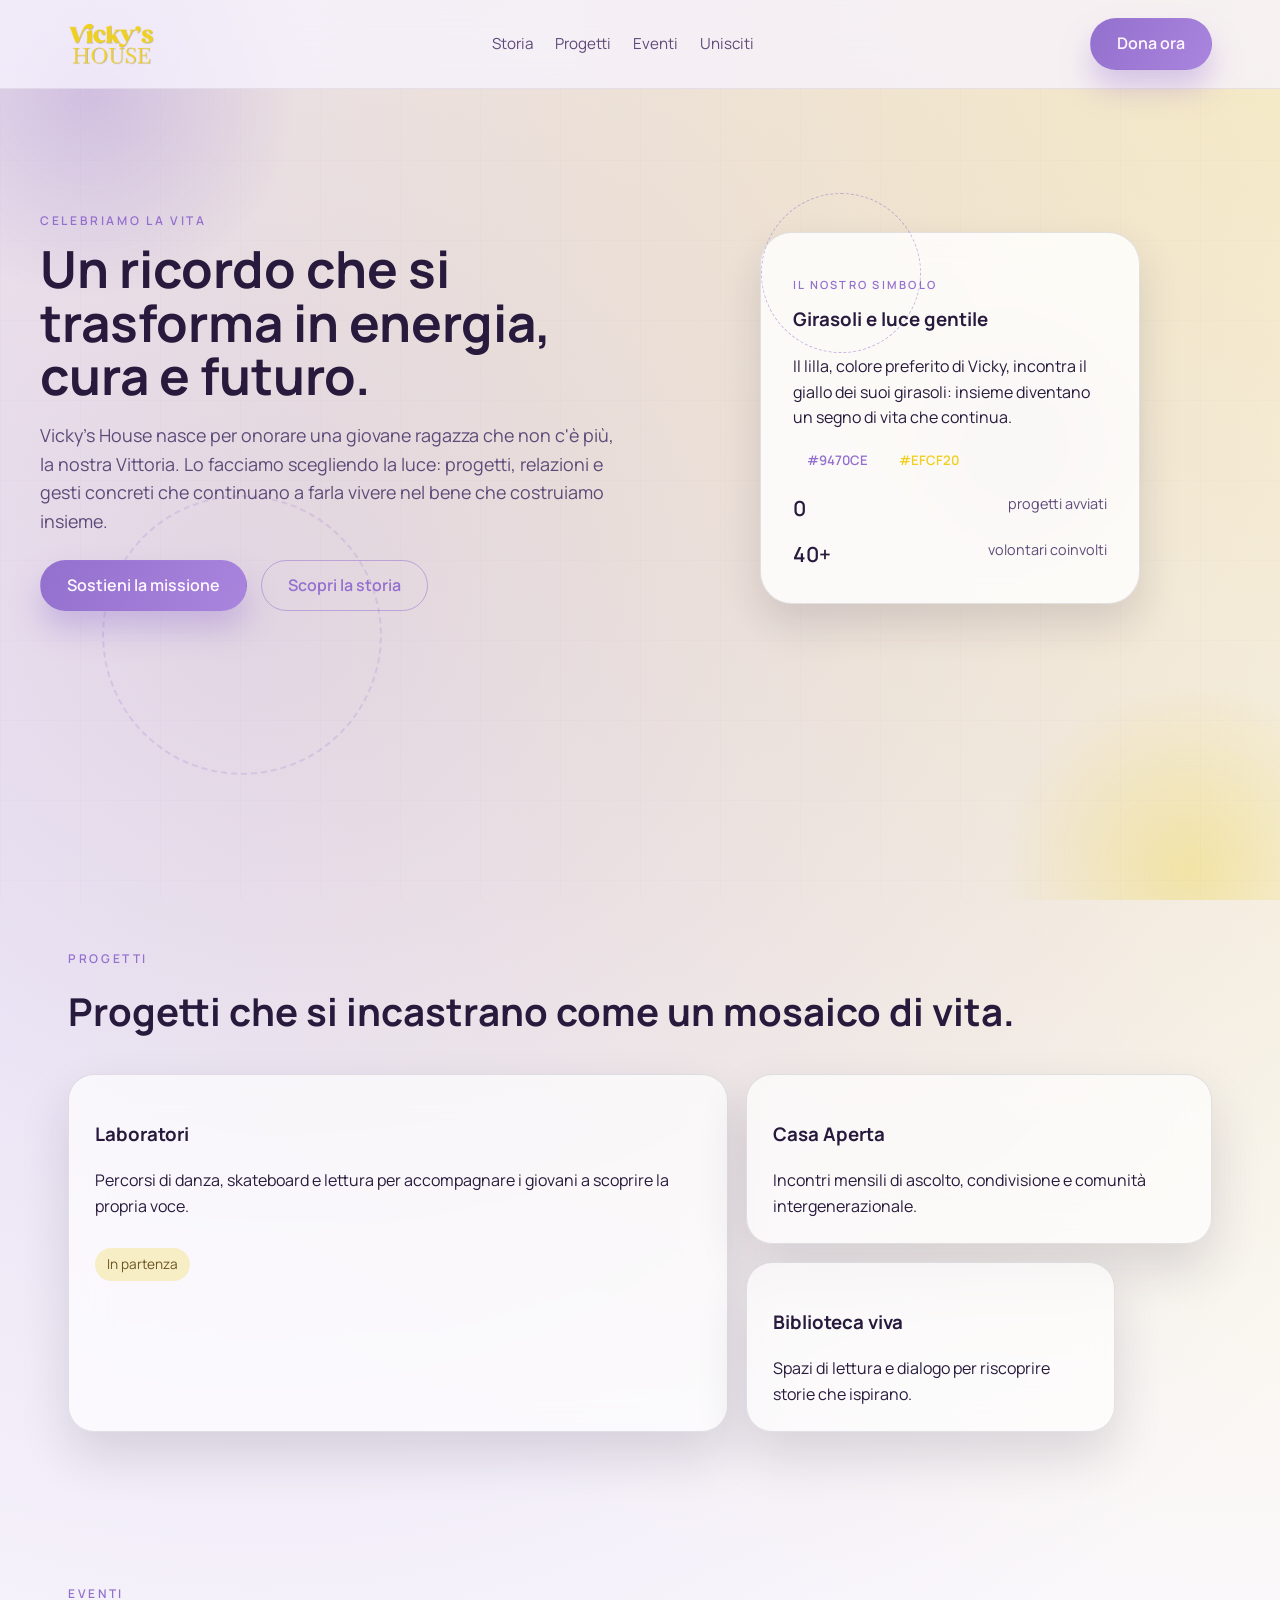
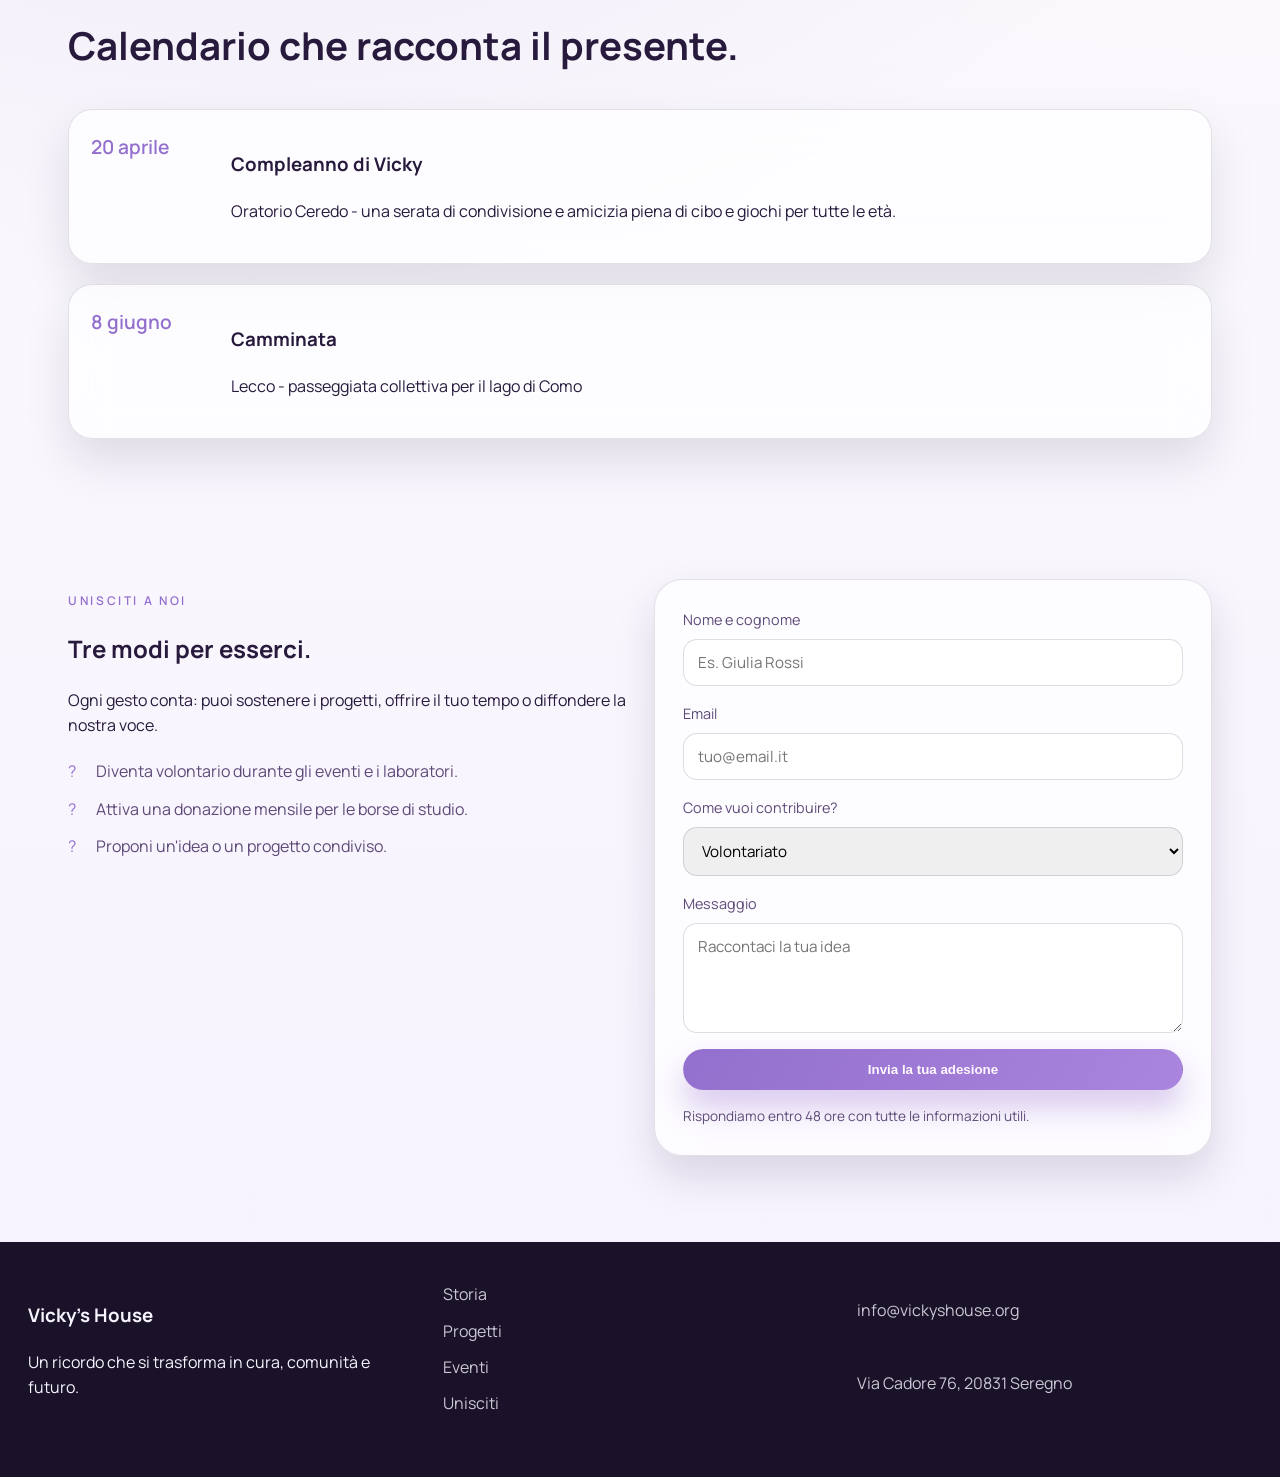
==== index.html @ e911a4e7 "Cambio Nomi" ====
<html lang="it">
	<head>
		<meta charset="utf-8" />
		<meta name="viewport" content="width=device-width, initial-scale=1" />
		<title>Vicky's House - Celebriamo la vita</title>
		<meta name="description" content="Vicky's House: un luogo di comunità dove si celebra la vita, la gentilezza e il futuro."/>
		<link rel="preconnect" href="https://fonts.googleapis.com" />
		<link rel="preconnect" href="https://fonts.gstatic.com" crossorigin />
		<link href="https://fonts.googleapis.com/css2?family=Manrope:wght@300;400;500;600;700&display=swap" rel="stylesheet"/>
		<link rel="stylesheet" href="stylesFINALE.css" />
	</head>
	<body>
		<div class="parallax" aria-hidden="true">
			<span class="parallax-layer orb orb--one" data-speed="0.12"></span>
			<span class="parallax-layer orb orb--two" data-speed="0.2"></span>
			<span class="parallax-layer orb orb--three" data-speed="0.16"></span>
			<span class="parallax-layer ring ring--one" data-speed="0.08"></span>
			<span class="parallax-layer grid grid--one" data-speed="0.04"></span>
		</div>
		<header class="site-header">
			<nav class="nav">
				<a class="logo" href="#top" aria-label="Vicky's House">
					<img class="logo-image" src="logo.png" alt="Logo Vicky's House" />
				</a>
				<div class="nav-links">
				  <a href="#storia">Storia</a>
				  <a href="#progetti">Progetti</a>
				  <a href="#calendario">Eventi</a>
				  <a href="#unisciti">Unisciti</a>
				</div>
				<div class="nav-actions">
					<a class="button button-primary" href="#unisciti">Dona ora</a>
				</div>
			</nav>
		</header>

		<main id="top">
			<section class="hero page-section" id="hero">
				<div class="hero-inner">
					<div class="hero-content reveal">
						<p class="eyebrow">Celebriamo la vita</p>
						<h1>Un ricordo che si trasforma in energia, cura e futuro.</h1>
						<p class="lead">
						  Vicky's House nasce per onorare una giovane ragazza che non c'è più, la nostra Vittoria. Lo facciamo
						  scegliendo la luce: progetti, relazioni e gesti concreti che continuano a farla
						  vivere nel bene che costruiamo insieme.
						</p>
						<div class="hero-actions">
						  <a class="button button-primary" href="#unisciti">Sostieni la missione</a>
						  <a class="button button-ghost" href="#storia">Scopri la storia</a>
						</div>
					</div>
					<div class="hero-visual reveal">
						<div class="tilt-scene">
							<div class="tilt-card glass strong" data-tilt>
								<div class="tilt-layer">
									<p class="card-kicker">Il nostro simbolo</p>
									<h3>Girasoli e luce gentile</h3>
									<p>
										Il lilla, colore preferito di Vicky, incontra il giallo dei suoi girasoli: insieme diventano un segno di vita che continua.
									</p>
									<div>
										<span class="chip">#9470CE</span>
										<span class="chip" style="color:#EFCF20">#EFCF20</span>
									</div>
									<div class="card-metrics">
										<div>
											<span class="metric">0</span>
											<span>progetti avviati</span>
										</div>
										<div>
											<span class="metric">40+</span>
											<span>volontari coinvolti</span>
										</div>
									</div>
								</div>
								<div class="card-orbit parallax" data-parallax data-speed="0.5"></div>
							</div>
						</div>
					</div>
				</div>
			</section>

			<section id="storia" class="scrolly page-section">
				<!-- cose cose cose -->
			</section>

			<section id="progetti" class="section page-section">
				<div class="section-heading reveal">
					<p class="eyebrow">Progetti</p>
					<h2>Progetti che si incastrano come un mosaico di vita.</h2>
				</div>
				<div class="bento-grid">
					<article class="bento-card span-7 row-2 reveal">
						<h3>Laboratori</h3>
						<p>
							Percorsi di danza, skateboard e lettura per accompagnare i giovani a scoprire la
							propria voce.
						</p>
						<span class="tag">In partenza</span>
					</article>
					<article class="bento-card span-5 reveal">
						<h3>Casa Aperta</h3>
						<p>Incontri mensili di ascolto, condivisione e comunità intergenerazionale.</p>
					</article>
					<article class="bento-card span-4 reveal">
						<h3>Biblioteca viva</h3>
						<p>Spazi di lettura e dialogo per riscoprire storie che ispirano.</p>
					</article>
				</div>
			</section>

			<section id="calendario" class="section page-section">
				<div class="section-heading reveal">
					<p class="eyebrow">Eventi</p>
					<h2>Calendario che racconta il presente.</h2>
				</div>
				<div class="timeline">
					<div class="timeline-item reveal">
						<div class="timeline-date">20 aprile</div>
						<div>
							<h3>Compleanno di Vicky</h3>
							<p>Oratorio Ceredo - una serata di condivisione e amicizia piena di cibo e giochi per tutte le età.</p>
						</div>
					</div>
					<div class="timeline-item reveal">
						<div class="timeline-date">8 giugno</div>
						<div>
							<h3>Camminata</h3>
							<p>Lecco - passeggiata collettiva per il lago di Como</p>
						</div>
					</div>
				</div>
			</section>

			<section id="unisciti" class="section page-section">
				<div class="join-content">
					<div class="reveal">
						<p class="eyebrow">Unisciti a noi</p>
							<h2>Tre modi per esserci.</h2>
						<p>
							Ogni gesto conta: puoi sostenere i progetti, offrire il tuo tempo o diffondere la
							nostra voce.
						</p>
						<ul class="join-list">
							<li>Diventa volontario durante gli eventi e i laboratori.</li>
							<li>Attiva una donazione mensile per le borse di studio.</li>
							<li>Proponi un'idea o un progetto condiviso.</li>
						</ul>
					</div>
					<form class="join-form glass reveal" aria-label="Contatto associazione">
						<label>
							Nome e cognome
							<input type="text" name="name" placeholder="Es. Giulia Rossi" required />
						</label>
						<label>
							Email
							<input type="email" name="email" placeholder="tuo@email.it" required />
						</label>
						<label>
							Come vuoi contribuire?
							<select name="role">
								<option>Volontariato</option>
								<option>Donazione</option>
								<option>Proposta progetto</option>
								<option>Altro</option>
							</select>
						</label>
						<label>
							Messaggio
							<textarea name="message" rows="4" placeholder="Raccontaci la tua idea"></textarea>
						</label>
						<button class="button button-primary" type="submit">Invia la tua adesione</button>
						<p class="form-note">Rispondiamo entro 48 ore con tutte le informazioni utili.</p>
					</form>
				</div>
			</section>
		</main>

		<footer class="site-footer">
			<div>
				<h3>Vicky's House</h3>
				<p>Un ricordo che si trasforma in cura, comunità e futuro.</p>
			</div>
			<div class="footer-links">
				<a href="#storia">Storia</a>
				<a href="#progetti">Progetti</a>
				<a href="#calendario">Eventi</a>
				<a href="#unisciti">Unisciti</a>
			</div>
			<div class="footer-contact">
				<p>info@vickyshouse.org</p>
				<p>Via Cadore 76, 20831 Seregno</p>
			</div>
		</footer>

		<script src="scriptFINALE.js"></script>
	</body>
</html>
---- stylesFINALE.css ----
*,
*::before,
*::after {
  box-sizing: border-box;
}

:root {
  --lilac: #9470ce;
  --sun: #efcf20;
  --bg: #f7f3ff;
  --bg-alt: #efe7ff;
  --text: #271a3c;
  --muted: #5e4a78;
  --glass: rgba(255, 255, 255, 0.68);
  --glass-strong: rgba(255, 255, 255, 0.82);
  --border: rgba(39, 26, 60, 0.12);
  --shadow: 0 30px 70px rgba(39, 26, 60, 0.18);
  --radius: 28px;
}

html {
  scroll-behavior: smooth;
}

body {
  margin: 0;
  font-family: "Manrope", "Segoe UI", sans-serif;
  color: var(--text);
  background:
    radial-gradient(circle at top right, rgba(239, 207, 32, 0.26), transparent 50%),
    radial-gradient(circle at 20% 20%, rgba(148, 112, 206, 0.25), transparent 48%),
    linear-gradient(180deg, #f9f5ff 0%, #fbfafc 40%, #f7f2ff 100%);
  line-height: 1.6;
}

a {
  color: inherit;
  text-decoration: none;
}

.site-header {
  position: sticky;
  top: 0;
  z-index: 10;
  backdrop-filter: blur(18px);
  background: rgba(247, 243, 255, 0.75);
  border-bottom: 1px solid rgba(39, 26, 60, 0.08);
}

.nav {
  max-width: 1200px;
  margin: 0 auto;
  padding: 18px 28px;
  display: flex;
  align-items: center;
  justify-content: space-between;
  gap: 18px;
}

.logo {
  display: flex;
  align-items: center;
  gap: 12px;
  font-weight: 600;
}

.logo-image {
  height: 42px;
  object-fit: cover;
}

.nav-links {
  display: flex;
  gap: 22px;
  font-size: 0.95rem;
  color: var(--muted);
}

.nav-links a {
  position: relative;
}

.nav-links a::after {
  content: "";
  position: absolute;
  left: 0;
  bottom: -6px;
  width: 100%;
  height: 2px;
  background: var(--lilac);
  transform: scaleX(0);
  transform-origin: left;
  transition: transform 0.35s ease;
}

.nav-links a:hover::after,
.nav-links a:focus-visible::after {
  transform: scaleX(1);
}

.nav-actions {
  display: flex;
  align-items: center;
  gap: 12px;
}

.button {
  display: inline-flex;
  align-items: center;
  justify-content: center;
  padding: 12px 26px;
  border-radius: 999px;
  font-weight: 600;
  border: 1px solid transparent;
  cursor: pointer;
  transition: transform 0.35s ease, box-shadow 0.35s ease, filter 0.35s ease;
}

.button-primary {
  background: linear-gradient(120deg, var(--lilac), #a985de);
  color: #fff8ff;
  box-shadow: 0 18px 30px rgba(148, 112, 206, 0.35);
}

.button-primary:hover,
.button-primary:focus-visible {
  transform: translateY(-2px) scale(1.02);
  box-shadow: 0 26px 44px rgba(148, 112, 206, 0.4);
}

.button-ghost {
  border-color: rgba(148, 112, 206, 0.5);
  color: var(--lilac);
  background: transparent;
}

.button-ghost:hover,
.button-ghost:focus-visible {
  transform: translateY(-2px) scale(1.02);
  box-shadow: 0 16px 28px rgba(148, 112, 206, 0.2);
}

.chip {
  padding: 8px 14px;
  border-radius: 999px;
  font-size: 0.82rem;
  font-weight: 600;
  color: var(--lilac);
}

.neumo {
  background: #f4efff;
  box-shadow: 10px 10px 20px rgba(39, 26, 60, 0.12),
    -10px -10px 20px rgba(255, 255, 255, 0.9);
  border: 1px solid rgba(255, 255, 255, 0.6);
  transition: transform 0.3s ease, box-shadow 0.3s ease;
}

.neumo:hover {
  transform: translateY(-2px);
  box-shadow: inset 6px 6px 16px rgba(39, 26, 60, 0.12),
    inset -6px -6px 16px rgba(255, 255, 255, 0.9);
}

.hero {
  position: relative;
  overflow: hidden;
  padding: 110px 28px 90px;
}

.hero-inner {
  max-width: 1200px;
  margin: 0 auto;
  display: grid;
  grid-template-columns: repeat(auto-fit, minmax(300px, 1fr));
  gap: 40px;
  align-items: center;
  position: relative;
  z-index: 1;
}

.hero-bg {
  position: absolute;
  inset: 0;
  pointer-events: none;
  z-index: 0;
}

.glow {
  position: absolute;
  border-radius: 42% 58% 55% 45% / 43% 45% 55% 57%;
  filter: blur(0.5px);
  opacity: 0.9;
}

.glow-lilac {
  width: 520px;
  height: 520px;
  background: radial-gradient(circle, rgba(148, 112, 206, 0.5), rgba(148, 112, 206, 0));
  top: -180px;
  right: -120px;
}

.glow-sun {
  width: 420px;
  height: 420px;
  background: radial-gradient(circle, rgba(239, 207, 32, 0.55), rgba(239, 207, 32, 0));
  bottom: -160px;
  left: -120px;
}

.glow-glass {
  width: 280px;
  height: 280px;
  background: radial-gradient(circle, rgba(255, 255, 255, 0.6), rgba(255, 255, 255, 0));
  bottom: 10%;
  right: 12%;
}

.parallax {
  position: fixed;
  inset: 0;
  z-index: 0;
  overflow: hidden;
  pointer-events: none;
}

.parallax-layer {
  position: absolute;
  will-change: transform;
}

.orb {
  border-radius: 50%;
  filter: blur(0.2px);
  opacity: 0.6;
}

.orb--one {
  width: 420px;
  height: 420px;
  background: radial-gradient(circle, rgba(148, 112, 206, 0.5), transparent 70%);
  top: -120px;
  left: -120px;
}

.orb--two {
  width: 380px;
  height: 380px;
  background: radial-gradient(circle, rgba(239, 207, 32, 0.5), transparent 70%);
  bottom: -160px;
  right: -100px;
}

.orb--three {
  width: 260px;
  height: 260px;
  background: radial-gradient(circle, rgba(148, 112, 206, 0.35), transparent 70%);
  top: 35%;
  right: 10%;
}

.ring {
  width: 280px;
  height: 280px;
  border-radius: 50%;
  border: 2px dashed rgba(148, 112, 206, 0.2);
  top: 55%;
  left: 8%;
}

.grid {
  width: 100%;
  height: 100%;
  background-image: linear-gradient(
      rgba(148, 112, 206, 0.08) 1px,
      transparent 1px
    ),
    linear-gradient(90deg, rgba(148, 112, 206, 0.08) 1px, transparent 1px);
  background-size: 80px 80px;
  opacity: 0.2;
}

.reveal {
  opacity: 0;
  --reveal-y: 24px;
  --reveal-scale: 0.98;
  --tilt-x: 0deg;
  --tilt-y: 0deg;
  --hover-shift: 0px;
  transform: perspective(900px) translateY(calc(var(--reveal-y) + var(--hover-shift)))
    scale(var(--reveal-scale)) rotateX(var(--tilt-x)) rotateY(var(--tilt-y));
  transition: opacity 0.6s ease, transform 0.6s ease;
}

.reveal.in-view {
  opacity: 1;
  --reveal-y: 0px;
  --reveal-scale: 1;
}

.tilt {
  transform-style: preserve-3d;
}

@media (hover: hover) {
  .tilt:hover {
    --hover-shift: -6px;
  }
}

.hero-content h1 {
  font-size: clamp(2.6rem, 4vw, 4rem);
  line-height: 1.05;
  margin: 12px 0 18px;
}

.eyebrow {
  text-transform: uppercase;
  letter-spacing: 0.22em;
  font-size: 0.75rem;
  font-weight: 600;
  color: var(--lilac);
}

.lead {
  font-size: 1.12rem;
  color: var(--muted);
  margin-bottom: 24px;
}

.hero-actions {
  display: flex;
  flex-wrap: wrap;
  gap: 14px;
  margin-bottom: 26px;
}

.hero-chips {
  display: flex;
  flex-wrap: wrap;
  gap: 10px;
}

.glass {
  background: var(--glass);
  border: 1px solid var(--border);
  border-radius: var(--radius);
  backdrop-filter: blur(18px);
  box-shadow: 0 20px 40px rgba(39, 26, 60, 0.14);
}

.glass.strong {
  background: var(--glass-strong);
}

.tilt-scene {
  perspective: 900px;
  display: flex;
  justify-content: center;
}

.tilt-card {
  position: relative;
  padding: 32px;
  max-width: 380px;
  transform-style: preserve-3d;
  transition: transform 0.4s ease;
  border-radius: 32px;
}

.tilt-layer {
  transform: translateZ(30px);
}

.tilt-card h3 {
  margin-top: 6px;
}

.card-kicker {
  text-transform: uppercase;
  font-size: 0.7rem;
  letter-spacing: 0.2em;
  color: var(--lilac);
  font-weight: 600;
}

.card-metrics {
  margin-top: 20px;
  display: grid;
  gap: 12px;
}

.card-metrics div {
  display: flex;
  justify-content: space-between;
  font-size: 0.9rem;
  color: var(--muted);
}

.metric {
  font-size: 1.3rem;
  font-weight: 600;
  color: var(--text);
}

.card-orbit {
  position: absolute;
  width: 160px;
  height: 160px;
  border-radius: 50%;
  border: 1px dashed rgba(148, 112, 206, 0.5);
  top: -40px;
  right: -40px;
  transform: translate3d(0, var(--parallax-offset), 0) translateZ(60px);
}

.section {
  max-width: 1200px;
  margin: 0 auto;
  padding: 70px 28px;
}

.section-heading {
  margin-bottom: 32px;
}

.section-heading h2 {
  font-size: clamp(2rem, 3vw, 2.8rem);
  margin: 10px 0 0;
}

.scrolly {
  max-width: 1200px;
  margin: 0 auto;
  padding: 70px 28px;
}

.scrolly-wrapper {
  display: grid;
  grid-template-columns: minmax(260px, 1fr) minmax(280px, 1.2fr);
  gap: 32px;
}

.scrolly-visual {
  position: sticky;
  top: 110px;
  align-self: start;
  padding: 28px;
}

.story-kicker {
  text-transform: uppercase;
  font-size: 0.75rem;
  letter-spacing: 0.2em;
  color: var(--lilac);
}

.story-title {
  margin: 10px 0 12px;
  font-size: 1.5rem;
}

.story-text {
  color: var(--muted);
}

.story-progress {
  display: flex;
  gap: 8px;
  margin-top: 20px;
}

.progress-dot {
  width: 10px;
  height: 10px;
  border-radius: 50%;
  background: rgba(148, 112, 206, 0.3);
  transition: transform 0.3s ease, background 0.3s ease;
}

.progress-dot.is-active {
  background: var(--lilac);
  transform: scale(1.3);
}

.scrolly-steps {
  display: grid;
  gap: 20px;
}

.step {
  padding: 20px;
  border-radius: 20px;
  background: rgba(255, 255, 255, 0.6);
  border: 1px solid var(--border);
  transition: transform 0.35s ease, background 0.35s ease;
}

.step.active {
  background: rgba(148, 112, 206, 0.12);
  transform: translateY(-2px);
}

.bento-grid {
  display: grid;
  gap: 18px;
  grid-template-columns: repeat(12, 1fr);
  grid-auto-rows: 170px;
}

.bento-card {
  padding: 26px;
  border-radius: 26px;
  background: var(--glass);
  border: 1px solid var(--border);
  backdrop-filter: blur(18px);
  box-shadow: 0 24px 50px rgba(39, 26, 60, 0.14);
  transition: transform 0.35s ease, box-shadow 0.35s ease;
  position: relative;
  overflow: hidden;
}

.bento-card::before {
  content: "";
  position: absolute;
  inset: 0;
  background: linear-gradient(135deg, rgba(239, 207, 32, 0.18), rgba(148, 112, 206, 0.2));
  opacity: 0;
  transition: opacity 0.35s ease;
}

.bento-card > * {
  position: relative;
  z-index: 1;
}

.bento-card:hover {
  transform: translateY(-6px) scale(1.02);
  box-shadow: 0 30px 60px rgba(39, 26, 60, 0.2);
}

.bento-card:hover::before {
  opacity: 1;
}

.span-4 {
  grid-column: span 4;
}

.span-5 {
  grid-column: span 5;
}

.span-7 {
  grid-column: span 7;
}

.span-8 {
  grid-column: span 8;
}

.row-2 {
  grid-row: span 2;
}

.tag {
  display: inline-block;
  margin-top: 12px;
  padding: 6px 12px;
  border-radius: 999px;
  background: rgba(239, 207, 32, 0.25);
  color: #6a5321;
  font-size: 0.85rem;
}

.timeline {
  display: grid;
  gap: 20px;
}

.timeline-item {
  display: grid;
  grid-template-columns: 120px 1fr;
  gap: 20px;
  padding: 22px;
  border-radius: 24px;
  background: var(--glass);
  border: 1px solid var(--border);
  backdrop-filter: blur(18px);
  box-shadow: 0 22px 46px rgba(39, 26, 60, 0.12);
}

.timeline-date {
  font-size: 1.2rem;
  color: var(--lilac);
  font-weight: 600;
}

.join-content {
  display: grid;
  grid-template-columns: repeat(auto-fit, minmax(280px, 1fr));
  gap: 28px;
  align-items: start;
}

.join-list {
  list-style: none;
  padding: 0;
  margin: 20px 0 0;
  display: grid;
  gap: 12px;
  color: var(--muted);
}

.join-list li {
  padding-left: 28px;
  position: relative;
}

.join-list li::before {
  content: "?";
  position: absolute;
  left: 0;
  color: var(--lilac);
}

.join-form {
  display: grid;
  gap: 16px;
  padding: 28px;
  border-radius: 28px;
}

.join-form label {
  display: grid;
  gap: 8px;
  font-size: 0.9rem;
  color: var(--muted);
}

.join-form input,
.join-form select,
.join-form textarea {
  width: 100%;
  padding: 12px 14px;
  border-radius: 14px;
  border: 1px solid rgba(39, 26, 60, 0.15);
  font-family: inherit;
  font-size: 0.95rem;
}

.form-note {
  font-size: 0.85rem;
  color: var(--muted);
  margin: 0;
}

.site-footer {
  padding: 40px 28px 60px;
  background: #1a1228;
  color: #f8f4ff;
  display: grid;
  gap: 20px;
  grid-template-columns: repeat(auto-fit, minmax(220px, 1fr));
}

.footer-links,
.footer-contact {
  display: grid;
  gap: 10px;
  color: rgba(248, 244, 255, 0.8);
}

.footer-links a:hover {
  color: #ffffff;
}

.reveal {
  opacity: 0;
  transform: translateY(28px);
  transition: opacity 0.8s ease, transform 0.8s ease;
}

.reveal.is-visible {
  opacity: 1;
  transform: translateY(0);
}

@media (max-width: 1024px) {
  .nav {
    flex-wrap: wrap;
    justify-content: center;
  }

  .nav-links {
    flex-wrap: wrap;
    justify-content: center;
  }

  .scrolly-wrapper {
    grid-template-columns: 1fr;
  }

  .scrolly-visual {
    position: static;
  }

  .bento-grid {
    grid-template-columns: repeat(6, 1fr);
  }

  .span-7,
  .span-8 {
    grid-column: span 6;
  }
}

@media (max-width: 640px) {
  .hero {
    padding-top: 80px;
  }

  .button {
    width: 100%;
  }

  .timeline-item {
    grid-template-columns: 1fr;
  }

  .bento-grid {
    grid-template-columns: repeat(2, 1fr);
  }

  .span-4,
  .span-5,
  .span-7,
  .span-8 {
    grid-column: span 2;
  }
}

@media (prefers-reduced-motion: reduce) {
  html {
    scroll-behavior: auto;
  }

  *,
  *::before,
  *::after {
    animation: none !important;
    transition: none !important;
  }
}
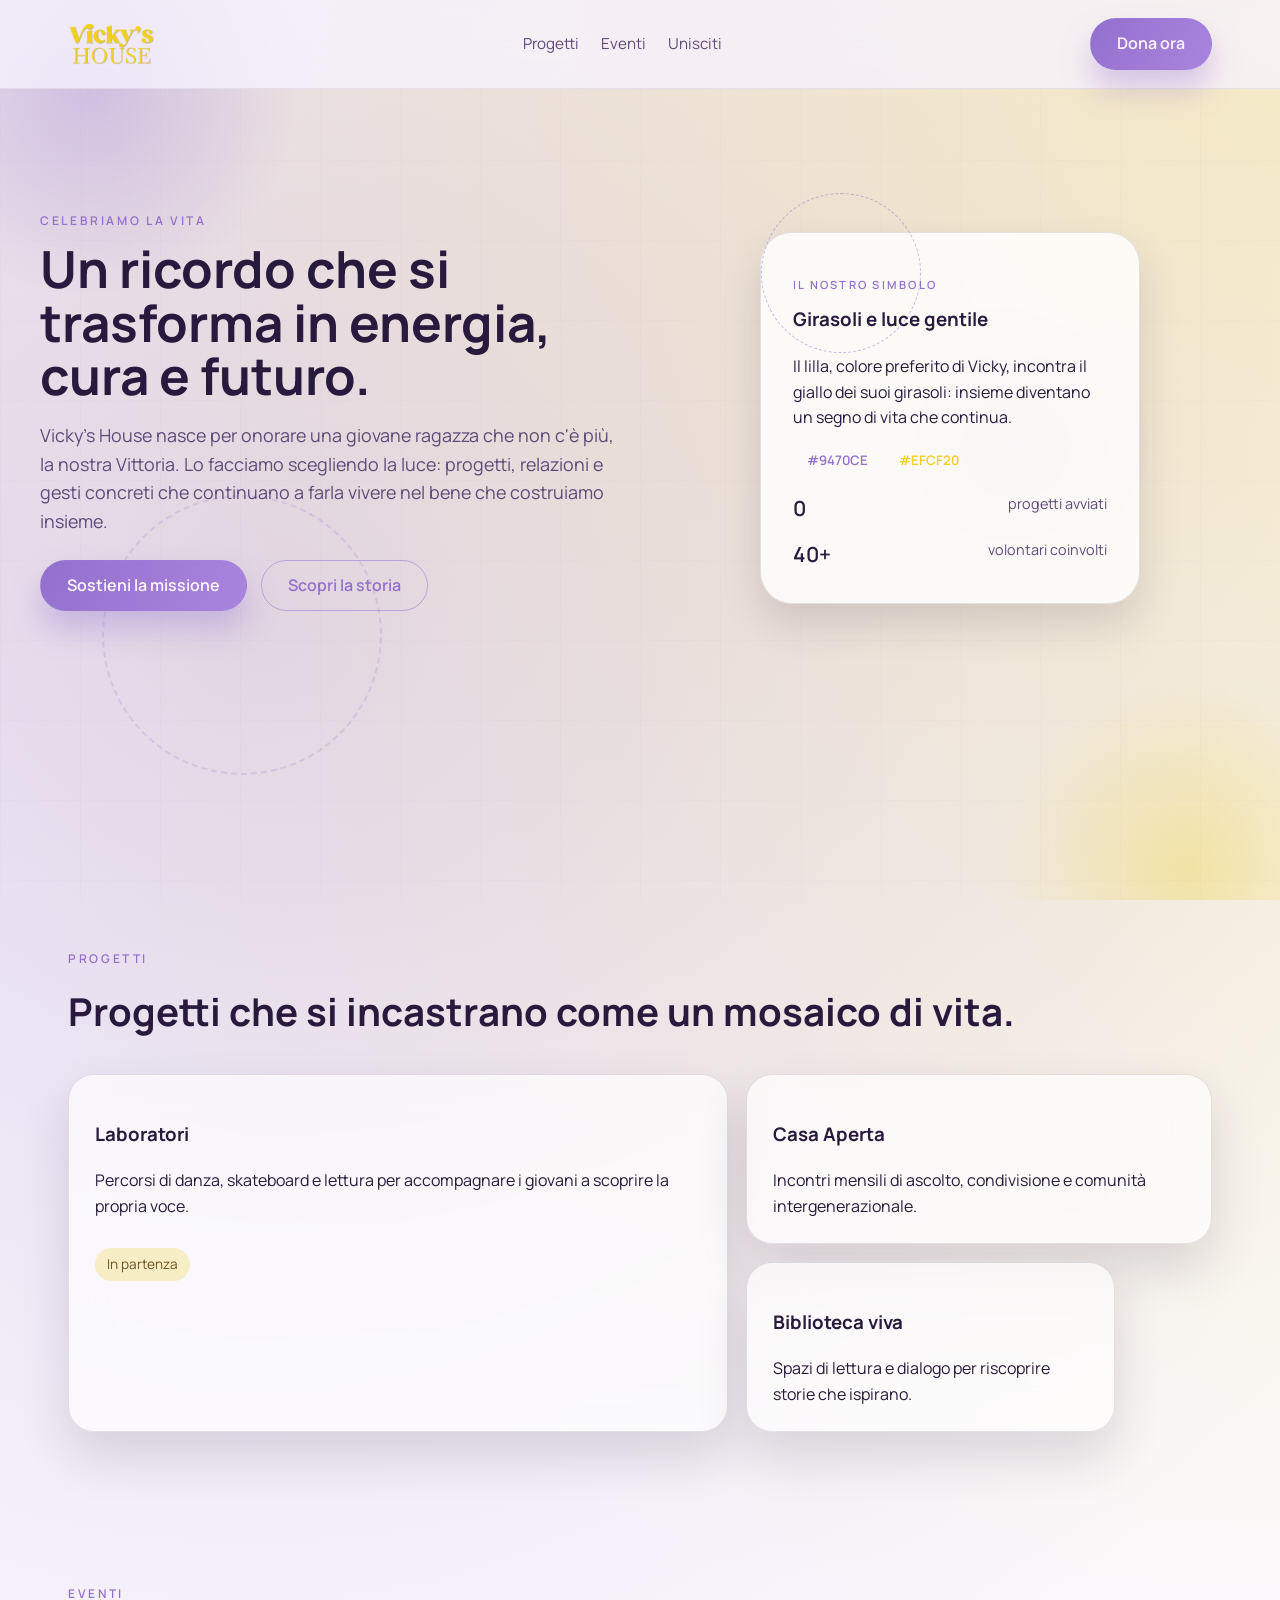
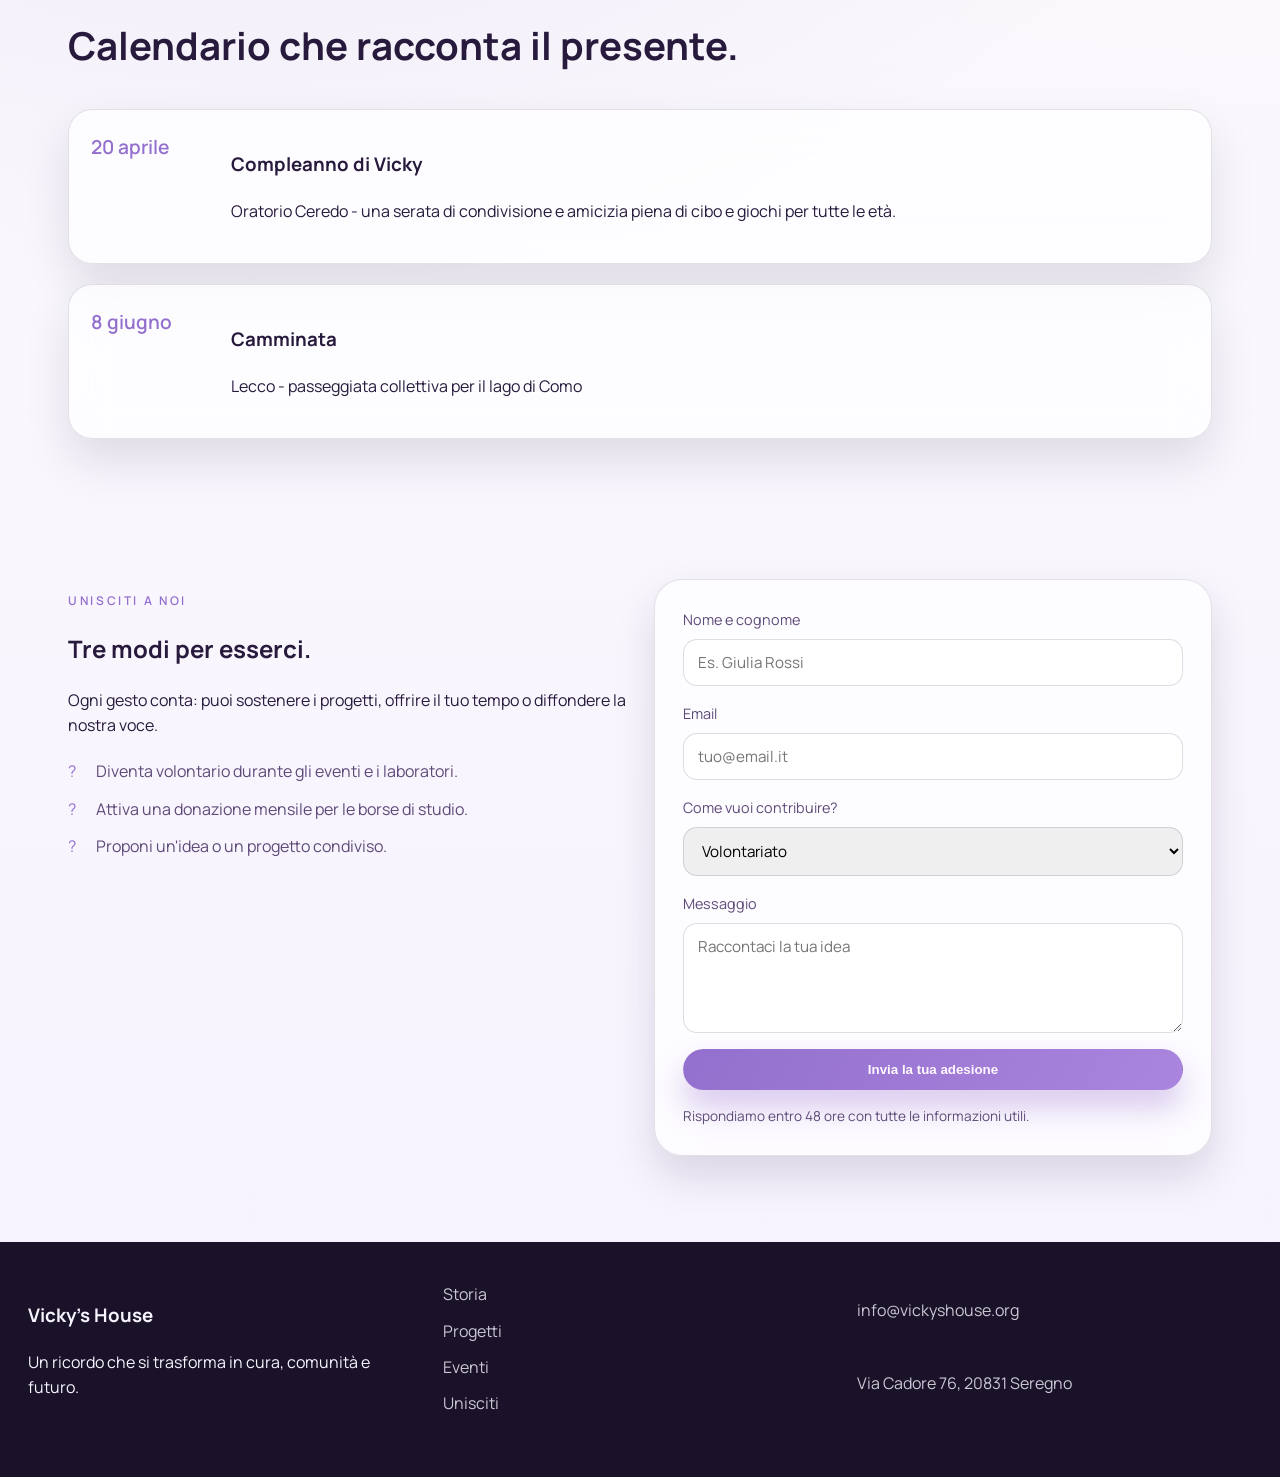
==== commit 69dff61d: "cambio navbar" ====
--- a/index.html
+++ b/index.html
@@ -7,7 +7,7 @@
 		<link rel="preconnect" href="https://fonts.googleapis.com" />
 		<link rel="preconnect" href="https://fonts.gstatic.com" crossorigin />
 		<link href="https://fonts.googleapis.com/css2?family=Manrope:wght@300;400;500;600;700&display=swap" rel="stylesheet"/>
-		<link rel="stylesheet" href="stylesFINALE.css" />
+		<link rel="stylesheet" href="styles.css" />
 	</head>
 	<body>
 		<div class="parallax" aria-hidden="true">
@@ -23,8 +23,7 @@
 					<img class="logo-image" src="logo.png" alt="Logo Vicky's House" />
 				</a>
 				<div class="nav-links">
-				  <a href="#storia">Storia</a>
-				  <a href="#progetti">Progetti</a>
+				  <a href="#storia">Progetti</a>
 				  <a href="#calendario">Eventi</a>
 				  <a href="#unisciti">Unisciti</a>
 				</div>
@@ -194,6 +193,6 @@
 			</div>
 		</footer>
 
-		<script src="scriptFINALE.js"></script>
+		<script src="script.js"></script>
 	</body>
 </html>
--- a/styles.css
+++ b/styles.css
@@ -0,0 +1,755 @@
+*,
+*::before,
+*::after {
+  box-sizing: border-box;
+}
+
+:root {
+  --lilac: #9470ce;
+  --sun: #efcf20;
+  --bg: #f7f3ff;
+  --bg-alt: #efe7ff;
+  --text: #271a3c;
+  --muted: #5e4a78;
+  --glass: rgba(255, 255, 255, 0.68);
+  --glass-strong: rgba(255, 255, 255, 0.82);
+  --border: rgba(39, 26, 60, 0.12);
+  --shadow: 0 30px 70px rgba(39, 26, 60, 0.18);
+  --radius: 28px;
+}
+
+html {
+  scroll-behavior: smooth;
+}
+
+body {
+  margin: 0;
+  font-family: "Manrope", "Segoe UI", sans-serif;
+  color: var(--text);
+  background:
+    radial-gradient(circle at top right, rgba(239, 207, 32, 0.26), transparent 50%),
+    radial-gradient(circle at 20% 20%, rgba(148, 112, 206, 0.25), transparent 48%),
+    linear-gradient(180deg, #f9f5ff 0%, #fbfafc 40%, #f7f2ff 100%);
+  line-height: 1.6;
+}
+
+a {
+  color: inherit;
+  text-decoration: none;
+}
+
+.site-header {
+  position: sticky;
+  top: 0;
+  z-index: 10;
+  backdrop-filter: blur(18px);
+  background: rgba(247, 243, 255, 0.75);
+  border-bottom: 1px solid rgba(39, 26, 60, 0.08);
+}
+
+.nav {
+  max-width: 1200px;
+  margin: 0 auto;
+  padding: 18px 28px;
+  display: flex;
+  align-items: center;
+  justify-content: space-between;
+  gap: 18px;
+}
+
+.logo {
+  display: flex;
+  align-items: center;
+  gap: 12px;
+  font-weight: 600;
+}
+
+.logo-image {
+  height: 42px;
+  object-fit: cover;
+}
+
+.nav-links {
+  display: flex;
+  gap: 22px;
+  font-size: 0.95rem;
+  color: var(--muted);
+}
+
+.nav-links a {
+  position: relative;
+}
+
+.nav-links a::after {
+  content: "";
+  position: absolute;
+  left: 0;
+  bottom: -6px;
+  width: 100%;
+  height: 2px;
+  background: var(--lilac);
+  transform: scaleX(0);
+  transform-origin: left;
+  transition: transform 0.35s ease;
+}
+
+.nav-links a:hover::after,
+.nav-links a:focus-visible::after {
+  transform: scaleX(1);
+}
+
+.nav-actions {
+  display: flex;
+  align-items: center;
+  gap: 12px;
+}
+
+.button {
+  display: inline-flex;
+  align-items: center;
+  justify-content: center;
+  padding: 12px 26px;
+  border-radius: 999px;
+  font-weight: 600;
+  border: 1px solid transparent;
+  cursor: pointer;
+  transition: transform 0.35s ease, box-shadow 0.35s ease, filter 0.35s ease;
+}
+
+.button-primary {
+  background: linear-gradient(120deg, var(--lilac), #a985de);
+  color: #fff8ff;
+  box-shadow: 0 18px 30px rgba(148, 112, 206, 0.35);
+}
+
+.button-primary:hover,
+.button-primary:focus-visible {
+  transform: translateY(-2px) scale(1.02);
+  box-shadow: 0 26px 44px rgba(148, 112, 206, 0.4);
+}
+
+.button-ghost {
+  border-color: rgba(148, 112, 206, 0.5);
+  color: var(--lilac);
+  background: transparent;
+}
+
+.button-ghost:hover,
+.button-ghost:focus-visible {
+  transform: translateY(-2px) scale(1.02);
+  box-shadow: 0 16px 28px rgba(148, 112, 206, 0.2);
+}
+
+.chip {
+  padding: 8px 14px;
+  border-radius: 999px;
+  font-size: 0.82rem;
+  font-weight: 600;
+  color: var(--lilac);
+}
+
+.neumo {
+  background: #f4efff;
+  box-shadow: 10px 10px 20px rgba(39, 26, 60, 0.12),
+    -10px -10px 20px rgba(255, 255, 255, 0.9);
+  border: 1px solid rgba(255, 255, 255, 0.6);
+  transition: transform 0.3s ease, box-shadow 0.3s ease;
+}
+
+.neumo:hover {
+  transform: translateY(-2px);
+  box-shadow: inset 6px 6px 16px rgba(39, 26, 60, 0.12),
+    inset -6px -6px 16px rgba(255, 255, 255, 0.9);
+}
+
+.hero {
+  position: relative;
+  overflow: hidden;
+  padding: 110px 28px 90px;
+}
+
+.hero-inner {
+  max-width: 1200px;
+  margin: 0 auto;
+  display: grid;
+  grid-template-columns: repeat(auto-fit, minmax(300px, 1fr));
+  gap: 40px;
+  align-items: center;
+  position: relative;
+  z-index: 1;
+}
+
+.hero-bg {
+  position: absolute;
+  inset: 0;
+  pointer-events: none;
+  z-index: 0;
+}
+
+.glow {
+  position: absolute;
+  border-radius: 42% 58% 55% 45% / 43% 45% 55% 57%;
+  filter: blur(0.5px);
+  opacity: 0.9;
+}
+
+.glow-lilac {
+  width: 520px;
+  height: 520px;
+  background: radial-gradient(circle, rgba(148, 112, 206, 0.5), rgba(148, 112, 206, 0));
+  top: -180px;
+  right: -120px;
+}
+
+.glow-sun {
+  width: 420px;
+  height: 420px;
+  background: radial-gradient(circle, rgba(239, 207, 32, 0.55), rgba(239, 207, 32, 0));
+  bottom: -160px;
+  left: -120px;
+}
+
+.glow-glass {
+  width: 280px;
+  height: 280px;
+  background: radial-gradient(circle, rgba(255, 255, 255, 0.6), rgba(255, 255, 255, 0));
+  bottom: 10%;
+  right: 12%;
+}
+
+.parallax {
+  position: fixed;
+  inset: 0;
+  z-index: 0;
+  overflow: hidden;
+  pointer-events: none;
+}
+
+.parallax-layer {
+  position: absolute;
+  will-change: transform;
+}
+
+.orb {
+  border-radius: 50%;
+  filter: blur(0.2px);
+  opacity: 0.6;
+}
+
+.orb--one {
+  width: 420px;
+  height: 420px;
+  background: radial-gradient(circle, rgba(148, 112, 206, 0.5), transparent 70%);
+  top: -120px;
+  left: -120px;
+}
+
+.orb--two {
+  width: 380px;
+  height: 380px;
+  background: radial-gradient(circle, rgba(239, 207, 32, 0.5), transparent 70%);
+  bottom: -160px;
+  right: -100px;
+}
+
+.orb--three {
+  width: 260px;
+  height: 260px;
+  background: radial-gradient(circle, rgba(148, 112, 206, 0.35), transparent 70%);
+  top: 35%;
+  right: 10%;
+}
+
+.ring {
+  width: 280px;
+  height: 280px;
+  border-radius: 50%;
+  border: 2px dashed rgba(148, 112, 206, 0.2);
+  top: 55%;
+  left: 8%;
+}
+
+.grid {
+  width: 100%;
+  height: 100%;
+  background-image: linear-gradient(
+      rgba(148, 112, 206, 0.08) 1px,
+      transparent 1px
+    ),
+    linear-gradient(90deg, rgba(148, 112, 206, 0.08) 1px, transparent 1px);
+  background-size: 80px 80px;
+  opacity: 0.2;
+}
+
+.reveal {
+  opacity: 0;
+  --reveal-y: 24px;
+  --reveal-scale: 0.98;
+  --tilt-x: 0deg;
+  --tilt-y: 0deg;
+  --hover-shift: 0px;
+  transform: perspective(900px) translateY(calc(var(--reveal-y) + var(--hover-shift)))
+    scale(var(--reveal-scale)) rotateX(var(--tilt-x)) rotateY(var(--tilt-y));
+  transition: opacity 0.6s ease, transform 0.6s ease;
+}
+
+.reveal.in-view {
+  opacity: 1;
+  --reveal-y: 0px;
+  --reveal-scale: 1;
+}
+
+.tilt {
+  transform-style: preserve-3d;
+}
+
+@media (hover: hover) {
+  .tilt:hover {
+    --hover-shift: -6px;
+  }
+}
+
+.hero-content h1 {
+  font-size: clamp(2.6rem, 4vw, 4rem);
+  line-height: 1.05;
+  margin: 12px 0 18px;
+}
+
+.eyebrow {
+  text-transform: uppercase;
+  letter-spacing: 0.22em;
+  font-size: 0.75rem;
+  font-weight: 600;
+  color: var(--lilac);
+}
+
+.lead {
+  font-size: 1.12rem;
+  color: var(--muted);
+  margin-bottom: 24px;
+}
+
+.hero-actions {
+  display: flex;
+  flex-wrap: wrap;
+  gap: 14px;
+  margin-bottom: 26px;
+}
+
+.hero-chips {
+  display: flex;
+  flex-wrap: wrap;
+  gap: 10px;
+}
+
+.glass {
+  background: var(--glass);
+  border: 1px solid var(--border);
+  border-radius: var(--radius);
+  backdrop-filter: blur(18px);
+  box-shadow: 0 20px 40px rgba(39, 26, 60, 0.14);
+}
+
+.glass.strong {
+  background: var(--glass-strong);
+}
+
+.tilt-scene {
+  perspective: 900px;
+  display: flex;
+  justify-content: center;
+}
+
+.tilt-card {
+  position: relative;
+  padding: 32px;
+  max-width: 380px;
+  transform-style: preserve-3d;
+  transition: transform 0.4s ease;
+  border-radius: 32px;
+}
+
+.tilt-layer {
+  transform: translateZ(30px);
+}
+
+.tilt-card h3 {
+  margin-top: 6px;
+}
+
+.card-kicker {
+  text-transform: uppercase;
+  font-size: 0.7rem;
+  letter-spacing: 0.2em;
+  color: var(--lilac);
+  font-weight: 600;
+}
+
+.card-metrics {
+  margin-top: 20px;
+  display: grid;
+  gap: 12px;
+}
+
+.card-metrics div {
+  display: flex;
+  justify-content: space-between;
+  font-size: 0.9rem;
+  color: var(--muted);
+}
+
+.metric {
+  font-size: 1.3rem;
+  font-weight: 600;
+  color: var(--text);
+}
+
+.card-orbit {
+  position: absolute;
+  width: 160px;
+  height: 160px;
+  border-radius: 50%;
+  border: 1px dashed rgba(148, 112, 206, 0.5);
+  top: -40px;
+  right: -40px;
+  transform: translate3d(0, var(--parallax-offset), 0) translateZ(60px);
+}
+
+.section {
+  max-width: 1200px;
+  margin: 0 auto;
+  padding: 70px 28px;
+}
+
+.section-heading {
+  margin-bottom: 32px;
+}
+
+.section-heading h2 {
+  font-size: clamp(2rem, 3vw, 2.8rem);
+  margin: 10px 0 0;
+}
+
+.scrolly {
+  max-width: 1200px;
+  margin: 0 auto;
+  padding: 70px 28px;
+}
+
+.scrolly-wrapper {
+  display: grid;
+  grid-template-columns: minmax(260px, 1fr) minmax(280px, 1.2fr);
+  gap: 32px;
+}
+
+.scrolly-visual {
+  position: sticky;
+  top: 110px;
+  align-self: start;
+  padding: 28px;
+}
+
+.story-kicker {
+  text-transform: uppercase;
+  font-size: 0.75rem;
+  letter-spacing: 0.2em;
+  color: var(--lilac);
+}
+
+.story-title {
+  margin: 10px 0 12px;
+  font-size: 1.5rem;
+}
+
+.story-text {
+  color: var(--muted);
+}
+
+.story-progress {
+  display: flex;
+  gap: 8px;
+  margin-top: 20px;
+}
+
+.progress-dot {
+  width: 10px;
+  height: 10px;
+  border-radius: 50%;
+  background: rgba(148, 112, 206, 0.3);
+  transition: transform 0.3s ease, background 0.3s ease;
+}
+
+.progress-dot.is-active {
+  background: var(--lilac);
+  transform: scale(1.3);
+}
+
+.scrolly-steps {
+  display: grid;
+  gap: 20px;
+}
+
+.step {
+  padding: 20px;
+  border-radius: 20px;
+  background: rgba(255, 255, 255, 0.6);
+  border: 1px solid var(--border);
+  transition: transform 0.35s ease, background 0.35s ease;
+}
+
+.step.active {
+  background: rgba(148, 112, 206, 0.12);
+  transform: translateY(-2px);
+}
+
+.bento-grid {
+  display: grid;
+  gap: 18px;
+  grid-template-columns: repeat(12, 1fr);
+  grid-auto-rows: 170px;
+}
+
+.bento-card {
+  padding: 26px;
+  border-radius: 26px;
+  background: var(--glass);
+  border: 1px solid var(--border);
+  backdrop-filter: blur(18px);
+  box-shadow: 0 24px 50px rgba(39, 26, 60, 0.14);
+  transition: transform 0.35s ease, box-shadow 0.35s ease;
+  position: relative;
+  overflow: hidden;
+}
+
+.bento-card::before {
+  content: "";
+  position: absolute;
+  inset: 0;
+  background: linear-gradient(135deg, rgba(239, 207, 32, 0.18), rgba(148, 112, 206, 0.2));
+  opacity: 0;
+  transition: opacity 0.35s ease;
+}
+
+.bento-card > * {
+  position: relative;
+  z-index: 1;
+}
+
+.bento-card:hover {
+  transform: translateY(-6px) scale(1.02);
+  box-shadow: 0 30px 60px rgba(39, 26, 60, 0.2);
+}
+
+.bento-card:hover::before {
+  opacity: 1;
+}
+
+.span-4 {
+  grid-column: span 4;
+}
+
+.span-5 {
+  grid-column: span 5;
+}
+
+.span-7 {
+  grid-column: span 7;
+}
+
+.span-8 {
+  grid-column: span 8;
+}
+
+.row-2 {
+  grid-row: span 2;
+}
+
+.tag {
+  display: inline-block;
+  margin-top: 12px;
+  padding: 6px 12px;
+  border-radius: 999px;
+  background: rgba(239, 207, 32, 0.25);
+  color: #6a5321;
+  font-size: 0.85rem;
+}
+
+.timeline {
+  display: grid;
+  gap: 20px;
+}
+
+.timeline-item {
+  display: grid;
+  grid-template-columns: 120px 1fr;
+  gap: 20px;
+  padding: 22px;
+  border-radius: 24px;
+  background: var(--glass);
+  border: 1px solid var(--border);
+  backdrop-filter: blur(18px);
+  box-shadow: 0 22px 46px rgba(39, 26, 60, 0.12);
+}
+
+.timeline-date {
+  font-size: 1.2rem;
+  color: var(--lilac);
+  font-weight: 600;
+}
+
+.join-content {
+  display: grid;
+  grid-template-columns: repeat(auto-fit, minmax(280px, 1fr));
+  gap: 28px;
+  align-items: start;
+}
+
+.join-list {
+  list-style: none;
+  padding: 0;
+  margin: 20px 0 0;
+  display: grid;
+  gap: 12px;
+  color: var(--muted);
+}
+
+.join-list li {
+  padding-left: 28px;
+  position: relative;
+}
+
+.join-list li::before {
+  content: "?";
+  position: absolute;
+  left: 0;
+  color: var(--lilac);
+}
+
+.join-form {
+  display: grid;
+  gap: 16px;
+  padding: 28px;
+  border-radius: 28px;
+}
+
+.join-form label {
+  display: grid;
+  gap: 8px;
+  font-size: 0.9rem;
+  color: var(--muted);
+}
+
+.join-form input,
+.join-form select,
+.join-form textarea {
+  width: 100%;
+  padding: 12px 14px;
+  border-radius: 14px;
+  border: 1px solid rgba(39, 26, 60, 0.15);
+  font-family: inherit;
+  font-size: 0.95rem;
+}
+
+.form-note {
+  font-size: 0.85rem;
+  color: var(--muted);
+  margin: 0;
+}
+
+.site-footer {
+  padding: 40px 28px 60px;
+  background: #1a1228;
+  color: #f8f4ff;
+  display: grid;
+  gap: 20px;
+  grid-template-columns: repeat(auto-fit, minmax(220px, 1fr));
+}
+
+.footer-links,
+.footer-contact {
+  display: grid;
+  gap: 10px;
+  color: rgba(248, 244, 255, 0.8);
+}
+
+.footer-links a:hover {
+  color: #ffffff;
+}
+
+.reveal {
+  opacity: 0;
+  transform: translateY(28px);
+  transition: opacity 0.8s ease, transform 0.8s ease;
+}
+
+.reveal.is-visible {
+  opacity: 1;
+  transform: translateY(0);
+}
+
+@media (max-width: 1024px) {
+  .nav {
+    flex-wrap: wrap;
+    justify-content: center;
+  }
+
+  .nav-links {
+    flex-wrap: wrap;
+    justify-content: center;
+  }
+
+  .scrolly-wrapper {
+    grid-template-columns: 1fr;
+  }
+
+  .scrolly-visual {
+    position: static;
+  }
+
+  .bento-grid {
+    grid-template-columns: repeat(6, 1fr);
+  }
+
+  .span-7,
+  .span-8 {
+    grid-column: span 6;
+  }
+}
+
+@media (max-width: 640px) {
+  .hero {
+    padding-top: 80px;
+  }
+
+  .button {
+    width: 100%;
+  }
+
+  .timeline-item {
+    grid-template-columns: 1fr;
+  }
+
+  .bento-grid {
+    grid-template-columns: repeat(2, 1fr);
+  }
+
+  .span-4,
+  .span-5,
+  .span-7,
+  .span-8 {
+    grid-column: span 2;
+  }
+}
+
+@media (prefers-reduced-motion: reduce) {
+  html {
+    scroll-behavior: auto;
+  }
+
+  *,
+  *::before,
+  *::after {
+    animation: none !important;
+    transition: none !important;
+  }
+}
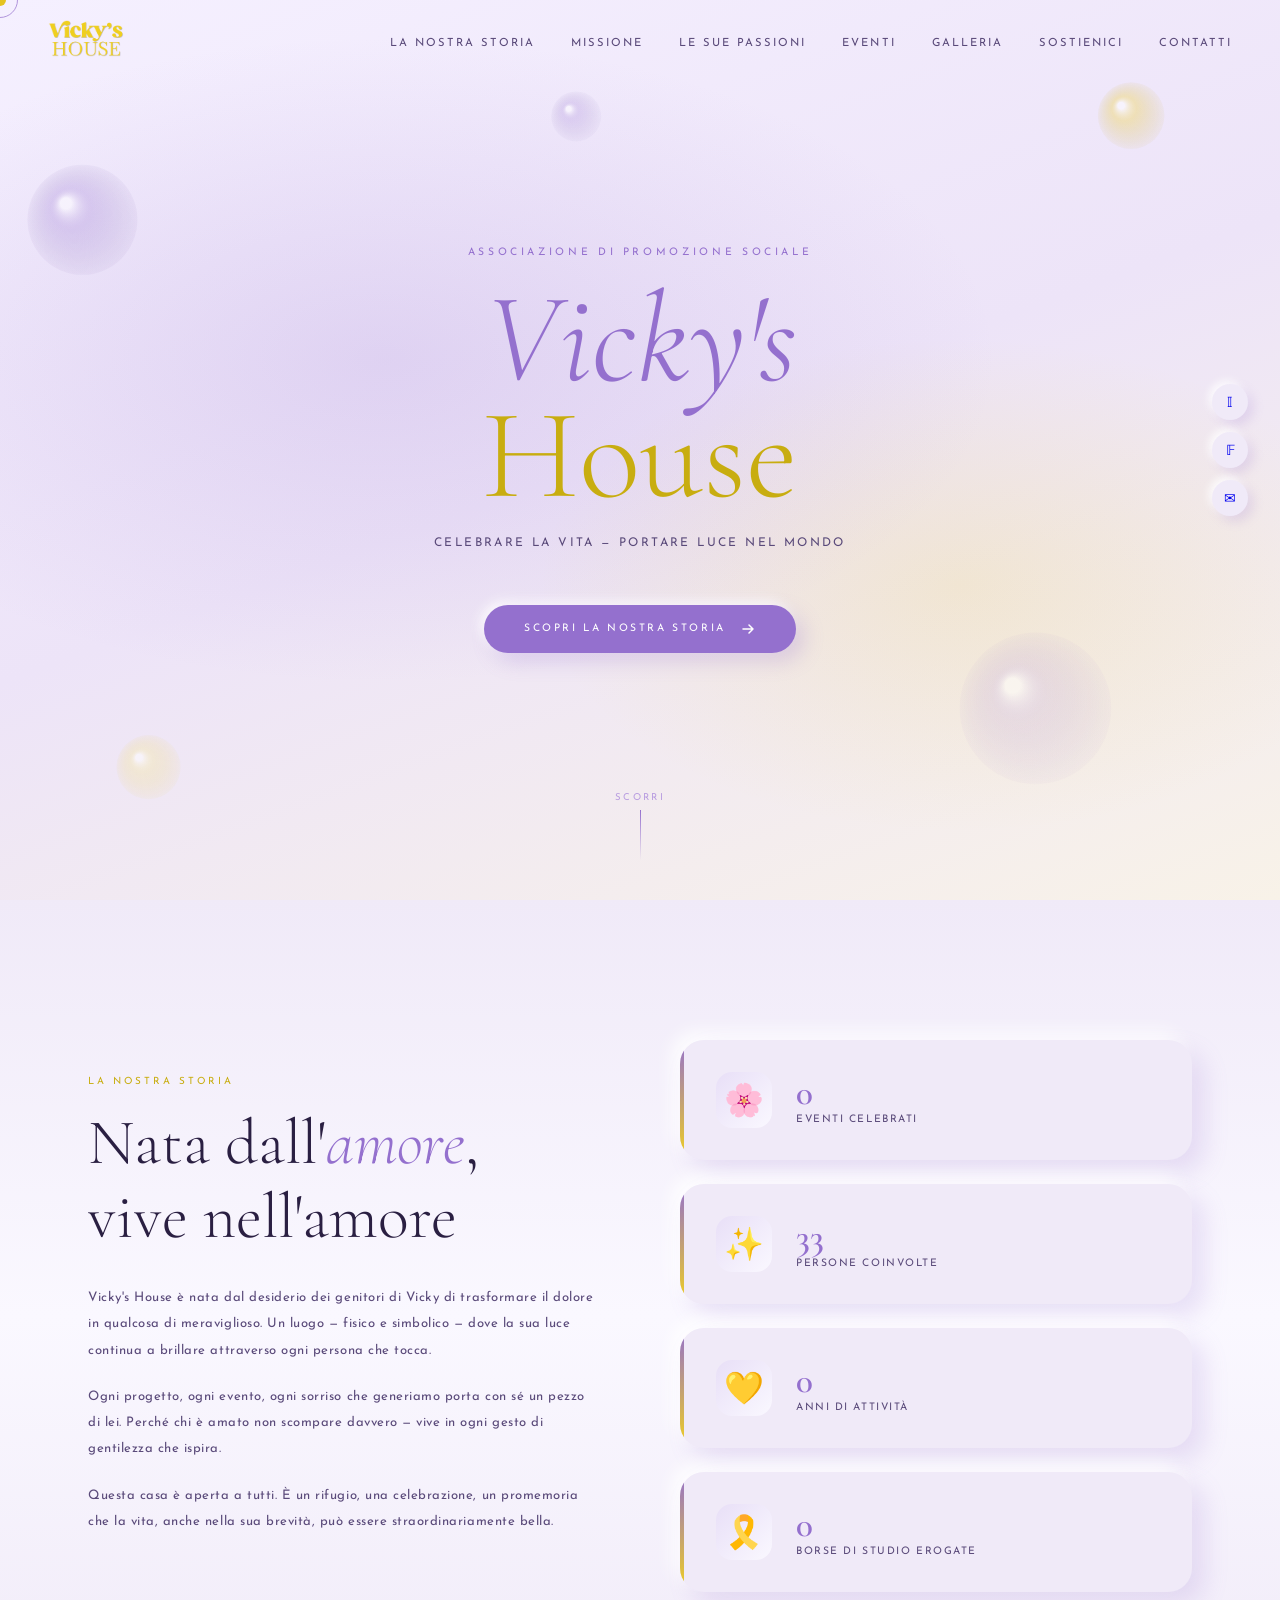
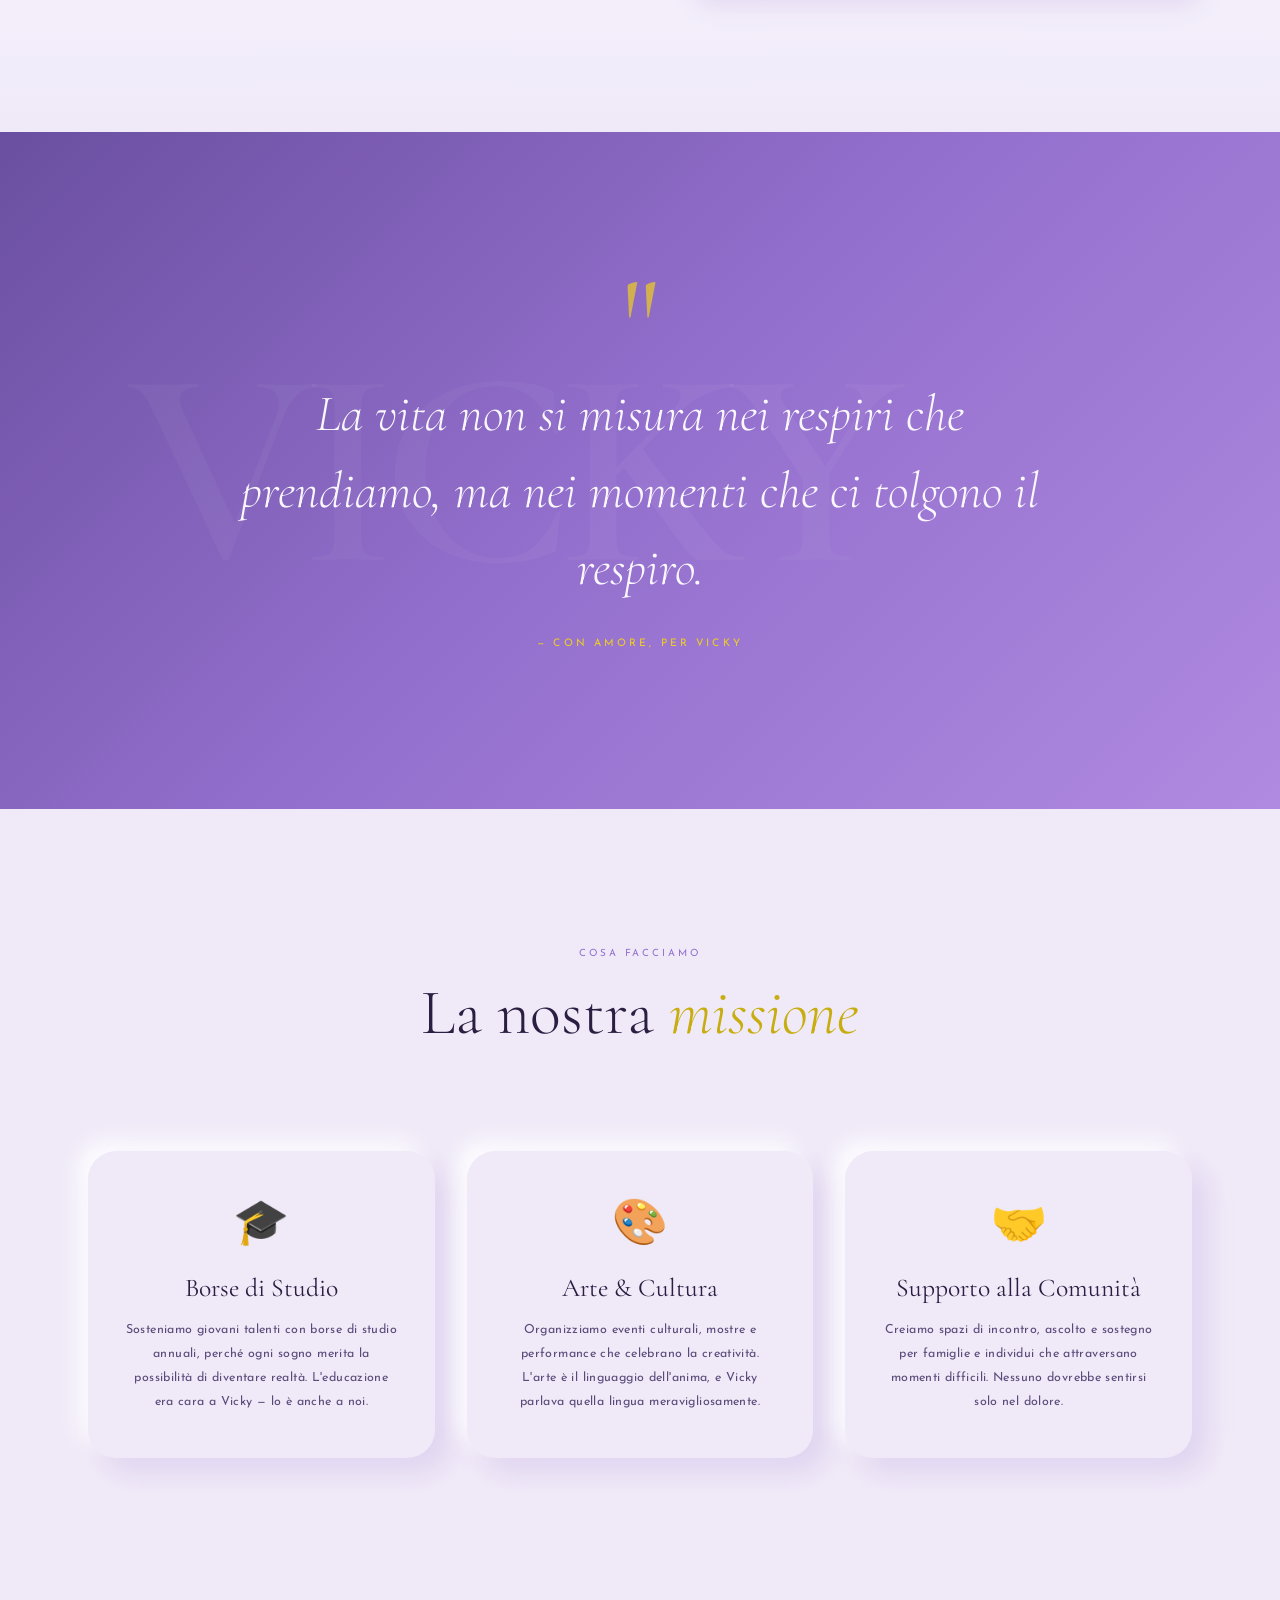
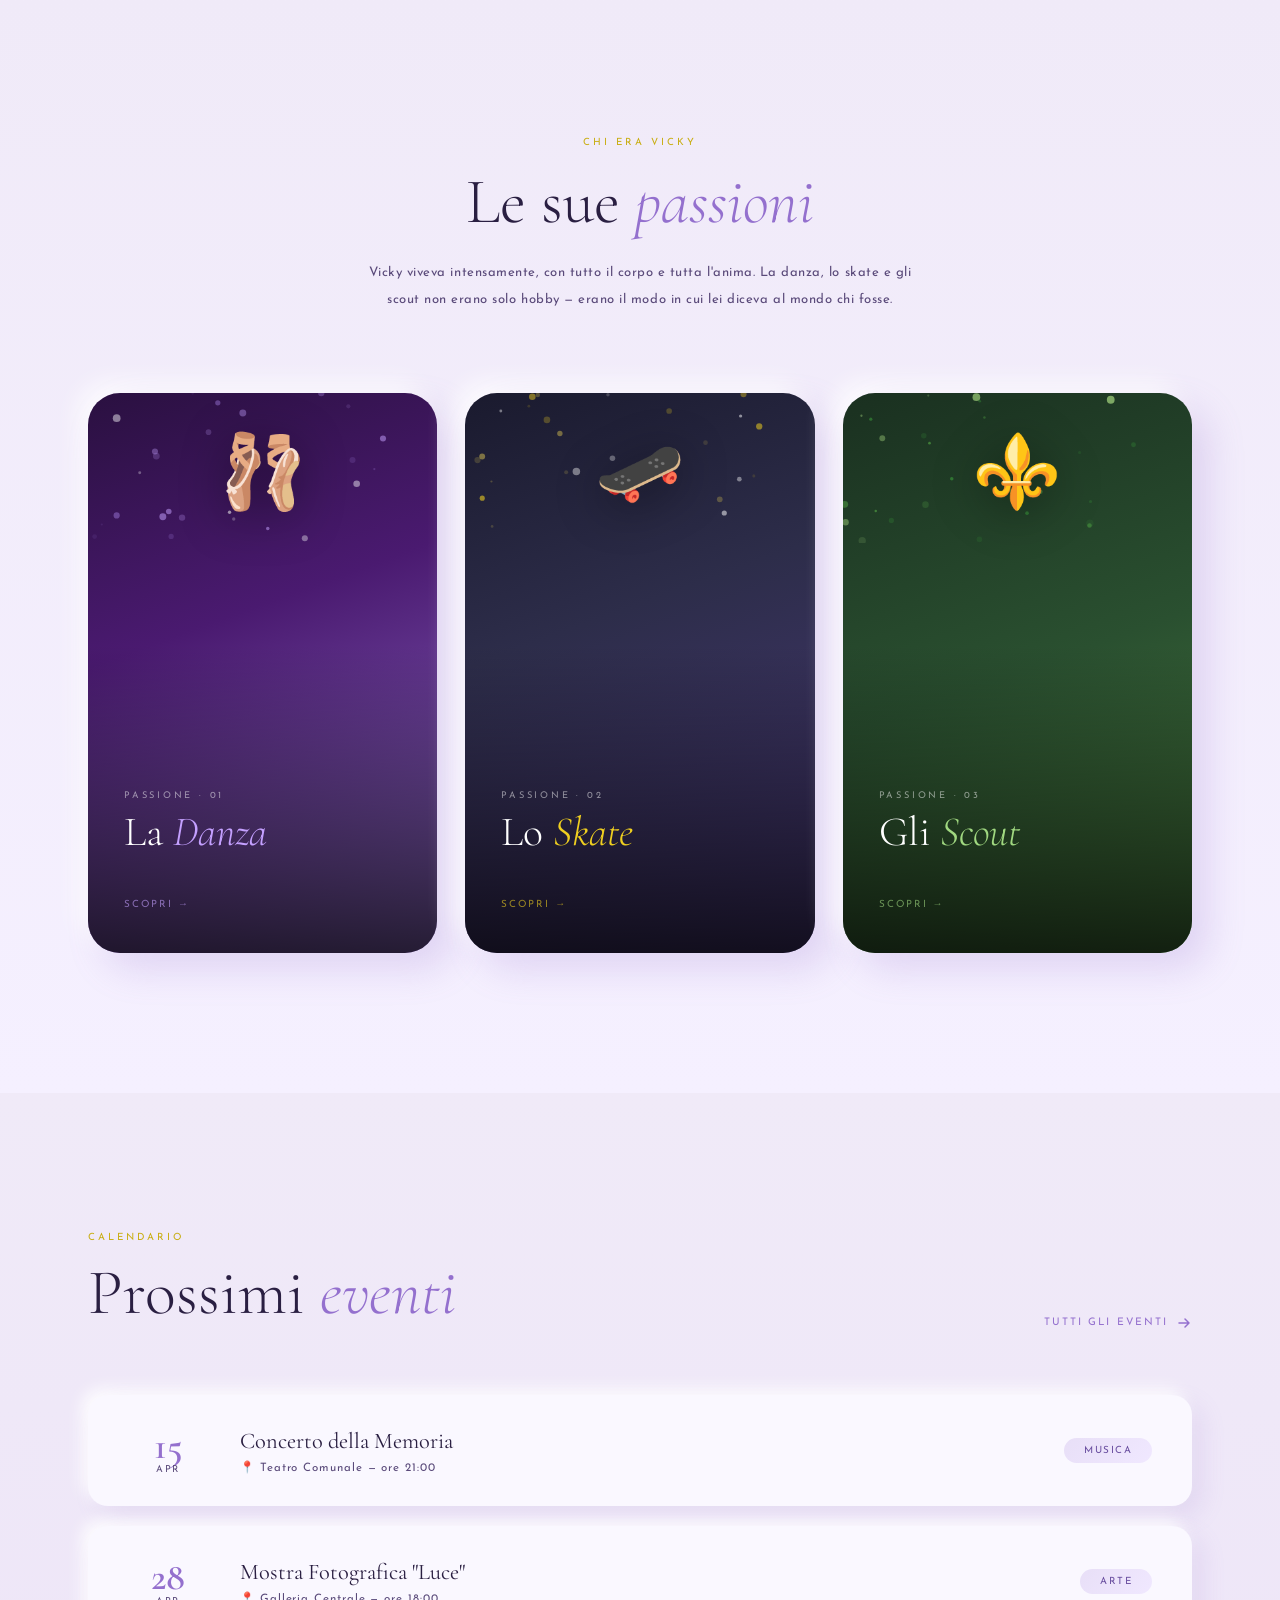
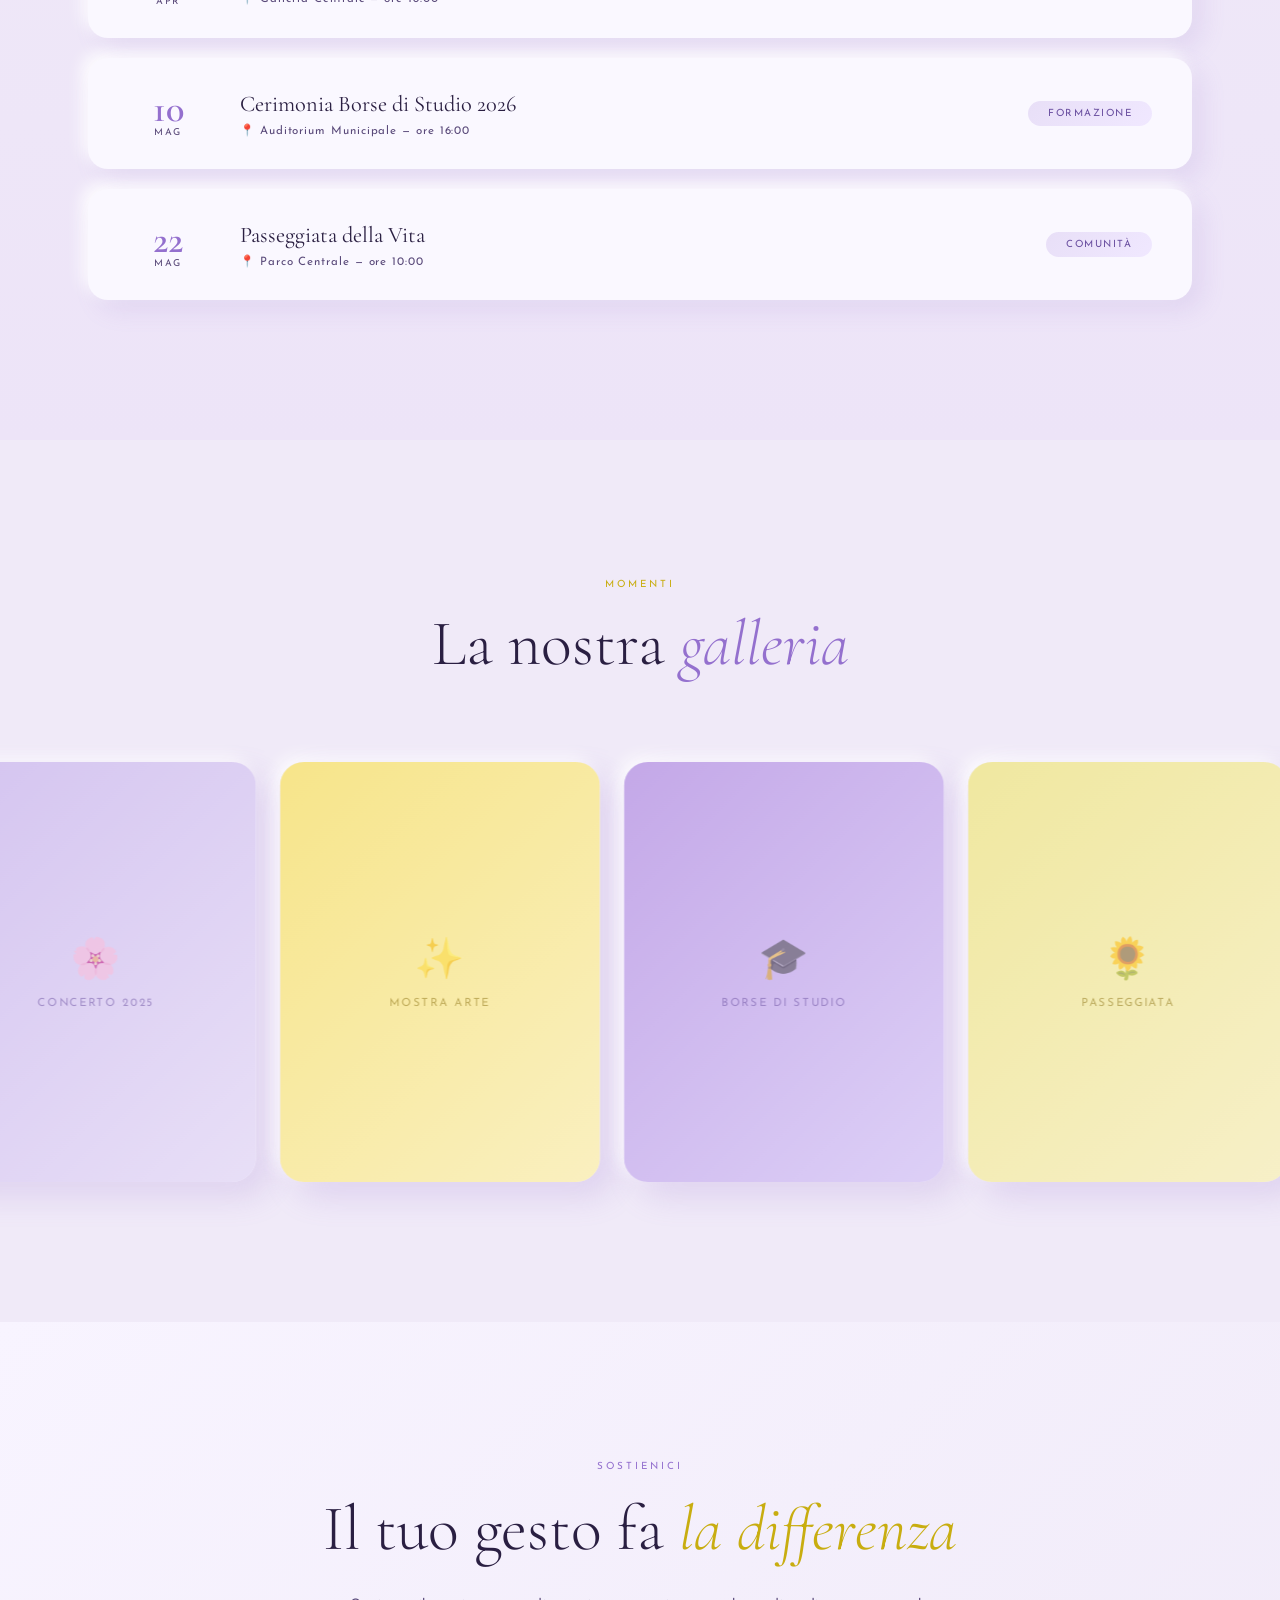
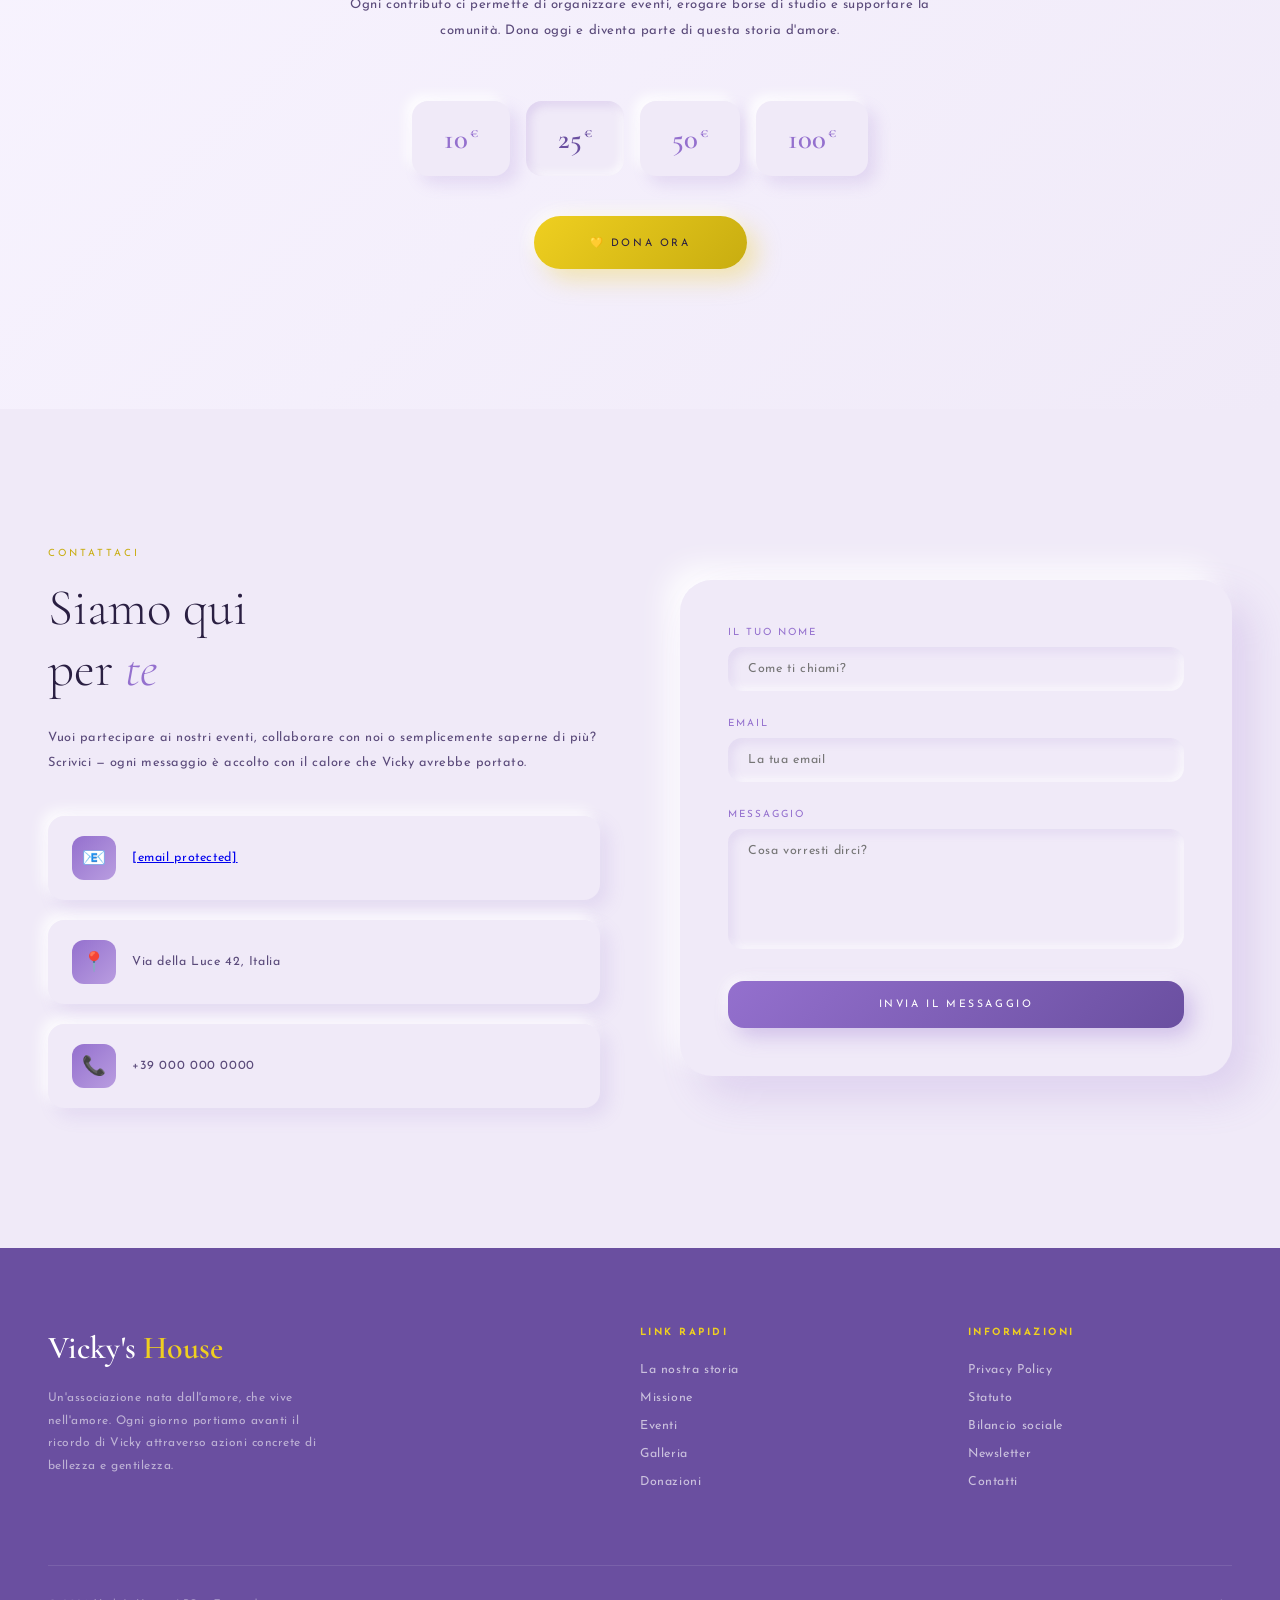
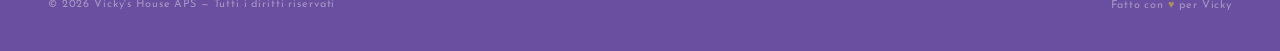
==== commit 8f965086: "cambio sito" ====
--- a/index.html
+++ b/index.html
@@ -1,198 +1,2025 @@
+<!DOCTYPE html>
 <html lang="it">
-	<head>
-		<meta charset="utf-8" />
-		<meta name="viewport" content="width=device-width, initial-scale=1" />
-		<title>Vicky's House - Celebriamo la vita</title>
-		<meta name="description" content="Vicky's House: un luogo di comunità dove si celebra la vita, la gentilezza e il futuro."/>
-		<link rel="preconnect" href="https://fonts.googleapis.com" />
-		<link rel="preconnect" href="https://fonts.gstatic.com" crossorigin />
-		<link href="https://fonts.googleapis.com/css2?family=Manrope:wght@300;400;500;600;700&display=swap" rel="stylesheet"/>
-		<link rel="stylesheet" href="styles.css" />
-	</head>
-	<body>
-		<div class="parallax" aria-hidden="true">
-			<span class="parallax-layer orb orb--one" data-speed="0.12"></span>
-			<span class="parallax-layer orb orb--two" data-speed="0.2"></span>
-			<span class="parallax-layer orb orb--three" data-speed="0.16"></span>
-			<span class="parallax-layer ring ring--one" data-speed="0.08"></span>
-			<span class="parallax-layer grid grid--one" data-speed="0.04"></span>
-		</div>
-		<header class="site-header">
-			<nav class="nav">
-				<a class="logo" href="#top" aria-label="Vicky's House">
-					<img class="logo-image" src="logo.png" alt="Logo Vicky's House" />
-				</a>
-				<div class="nav-links">
-				  <a href="#storia">Progetti</a>
-				  <a href="#calendario">Eventi</a>
-				  <a href="#unisciti">Unisciti</a>
-				</div>
-				<div class="nav-actions">
-					<a class="button button-primary" href="#unisciti">Dona ora</a>
-				</div>
-			</nav>
-		</header>
-
-		<main id="top">
-			<section class="hero page-section" id="hero">
-				<div class="hero-inner">
-					<div class="hero-content reveal">
-						<p class="eyebrow">Celebriamo la vita</p>
-						<h1>Un ricordo che si trasforma in energia, cura e futuro.</h1>
-						<p class="lead">
-						  Vicky's House nasce per onorare una giovane ragazza che non c'è più, la nostra Vittoria. Lo facciamo
-						  scegliendo la luce: progetti, relazioni e gesti concreti che continuano a farla
-						  vivere nel bene che costruiamo insieme.
-						</p>
-						<div class="hero-actions">
-						  <a class="button button-primary" href="#unisciti">Sostieni la missione</a>
-						  <a class="button button-ghost" href="#storia">Scopri la storia</a>
-						</div>
-					</div>
-					<div class="hero-visual reveal">
-						<div class="tilt-scene">
-							<div class="tilt-card glass strong" data-tilt>
-								<div class="tilt-layer">
-									<p class="card-kicker">Il nostro simbolo</p>
-									<h3>Girasoli e luce gentile</h3>
-									<p>
-										Il lilla, colore preferito di Vicky, incontra il giallo dei suoi girasoli: insieme diventano un segno di vita che continua.
-									</p>
-									<div>
-										<span class="chip">#9470CE</span>
-										<span class="chip" style="color:#EFCF20">#EFCF20</span>
-									</div>
-									<div class="card-metrics">
-										<div>
-											<span class="metric">0</span>
-											<span>progetti avviati</span>
-										</div>
-										<div>
-											<span class="metric">40+</span>
-											<span>volontari coinvolti</span>
-										</div>
-									</div>
-								</div>
-								<div class="card-orbit parallax" data-parallax data-speed="0.5"></div>
-							</div>
-						</div>
-					</div>
-				</div>
-			</section>
-
-			<section id="storia" class="scrolly page-section">
-				<!-- cose cose cose -->
-			</section>
-
-			<section id="progetti" class="section page-section">
-				<div class="section-heading reveal">
-					<p class="eyebrow">Progetti</p>
-					<h2>Progetti che si incastrano come un mosaico di vita.</h2>
-				</div>
-				<div class="bento-grid">
-					<article class="bento-card span-7 row-2 reveal">
-						<h3>Laboratori</h3>
-						<p>
-							Percorsi di danza, skateboard e lettura per accompagnare i giovani a scoprire la
-							propria voce.
-						</p>
-						<span class="tag">In partenza</span>
-					</article>
-					<article class="bento-card span-5 reveal">
-						<h3>Casa Aperta</h3>
-						<p>Incontri mensili di ascolto, condivisione e comunità intergenerazionale.</p>
-					</article>
-					<article class="bento-card span-4 reveal">
-						<h3>Biblioteca viva</h3>
-						<p>Spazi di lettura e dialogo per riscoprire storie che ispirano.</p>
-					</article>
-				</div>
-			</section>
-
-			<section id="calendario" class="section page-section">
-				<div class="section-heading reveal">
-					<p class="eyebrow">Eventi</p>
-					<h2>Calendario che racconta il presente.</h2>
-				</div>
-				<div class="timeline">
-					<div class="timeline-item reveal">
-						<div class="timeline-date">20 aprile</div>
-						<div>
-							<h3>Compleanno di Vicky</h3>
-							<p>Oratorio Ceredo - una serata di condivisione e amicizia piena di cibo e giochi per tutte le età.</p>
-						</div>
-					</div>
-					<div class="timeline-item reveal">
-						<div class="timeline-date">8 giugno</div>
-						<div>
-							<h3>Camminata</h3>
-							<p>Lecco - passeggiata collettiva per il lago di Como</p>
-						</div>
-					</div>
-				</div>
-			</section>
-
-			<section id="unisciti" class="section page-section">
-				<div class="join-content">
-					<div class="reveal">
-						<p class="eyebrow">Unisciti a noi</p>
-							<h2>Tre modi per esserci.</h2>
-						<p>
-							Ogni gesto conta: puoi sostenere i progetti, offrire il tuo tempo o diffondere la
-							nostra voce.
-						</p>
-						<ul class="join-list">
-							<li>Diventa volontario durante gli eventi e i laboratori.</li>
-							<li>Attiva una donazione mensile per le borse di studio.</li>
-							<li>Proponi un'idea o un progetto condiviso.</li>
-						</ul>
-					</div>
-					<form class="join-form glass reveal" aria-label="Contatto associazione">
-						<label>
-							Nome e cognome
-							<input type="text" name="name" placeholder="Es. Giulia Rossi" required />
-						</label>
-						<label>
-							Email
-							<input type="email" name="email" placeholder="tuo@email.it" required />
-						</label>
-						<label>
-							Come vuoi contribuire?
-							<select name="role">
-								<option>Volontariato</option>
-								<option>Donazione</option>
-								<option>Proposta progetto</option>
-								<option>Altro</option>
-							</select>
-						</label>
-						<label>
-							Messaggio
-							<textarea name="message" rows="4" placeholder="Raccontaci la tua idea"></textarea>
-						</label>
-						<button class="button button-primary" type="submit">Invia la tua adesione</button>
-						<p class="form-note">Rispondiamo entro 48 ore con tutte le informazioni utili.</p>
-					</form>
-				</div>
-			</section>
-		</main>
-
-		<footer class="site-footer">
-			<div>
-				<h3>Vicky's House</h3>
-				<p>Un ricordo che si trasforma in cura, comunità e futuro.</p>
-			</div>
-			<div class="footer-links">
-				<a href="#storia">Storia</a>
-				<a href="#progetti">Progetti</a>
-				<a href="#calendario">Eventi</a>
-				<a href="#unisciti">Unisciti</a>
-			</div>
-			<div class="footer-contact">
-				<p>info@vickyshouse.org</p>
-				<p>Via Cadore 76, 20831 Seregno</p>
-			</div>
-		</footer>
-
-		<script src="script.js"></script>
-	</body>
-</html>+<head>
+<meta charset="UTF-8">
+<meta name="viewport" content="width=device-width, initial-scale=1.0">
+<title>Vicky's House</title>
+<link href="https://fonts.googleapis.com/css2?family=Cormorant+Garamond:ital,wght@0,300;0,400;0,600;1,300;1,400&family=Josefin+Sans:wght@100;200;300;400&display=swap" rel="stylesheet">
+<style>
+  :root {
+    --lilla: #9470CE;
+    --lilla-light: #b99de0;
+    --lilla-dark: #6a4fa0;
+    --lilla-pale: #e8dff7;
+    --yellow: #EFCF20;
+    --yellow-light: #f7e87a;
+    --yellow-dark: #c8ad10;
+    --bg: #f0eaf8;
+    --bg-dark: #e2d7f0;
+    --text: #2a1f42;
+    --text-light: #5a4a7a;
+    --white: #faf8ff;
+    --shadow-light: rgba(255, 255, 255, 0.85);
+    --shadow-dark: rgba(148, 112, 206, 0.25);
+  }
+
+  *, *::before, *::after { margin: 0; padding: 0; box-sizing: border-box; }
+
+  html { scroll-behavior: smooth; overflow-x: hidden; }
+
+  body {
+    font-family: 'Josefin Sans', sans-serif;
+    background: var(--bg);
+    color: var(--text);
+    overflow-x: hidden;
+    cursor: none;
+  }
+
+  /* CUSTOM CURSOR */
+  .cursor {
+    position: fixed;
+    width: 12px; height: 12px;
+    background: var(--yellow);
+    border-radius: 50%;
+    pointer-events: none;
+    z-index: 9999;
+    transform: translate(-50%, -50%);
+    transition: transform 0.1s ease, width 0.3s ease, height 0.3s ease, background 0.3s ease;
+    mix-blend-mode: multiply;
+  }
+  .cursor-ring {
+    position: fixed;
+    width: 36px; height: 36px;
+    border: 1.5px solid var(--lilla);
+    border-radius: 50%;
+    pointer-events: none;
+    z-index: 9998;
+    transform: translate(-50%, -50%);
+    transition: transform 0.15s ease, width 0.3s ease, height 0.3s ease, opacity 0.3s ease;
+    opacity: 0.7;
+  }
+  .cursor.hover { width: 20px; height: 20px; background: var(--lilla); }
+  .cursor-ring.hover { width: 52px; height: 52px; opacity: 0.4; }
+
+  /* NAV */
+  nav {
+    position: fixed;
+    top: 0; left: 0; right: 0;
+    z-index: 1000;
+    padding: 20px 48px;
+    display: flex;
+    justify-content: space-between;
+    align-items: center;
+    transition: all 0.5s ease;
+  }
+  nav.scrolled {
+    background: rgba(240, 234, 248, 0.85);
+    backdrop-filter: blur(20px);
+    padding: 14px 48px;
+    box-shadow: 0 4px 30px rgba(148, 112, 206, 0.12);
+  }
+  .nav-logo {
+    font-family: 'Cormorant Garamond', serif;
+    font-size: 1.6rem;
+    font-weight: 600;
+    color: var(--lilla-dark);
+    letter-spacing: 0.04em;
+    text-decoration: none;
+  }
+  .nav-logo span { color: var(--yellow-dark); }
+  .nav-links {
+    display: flex;
+    gap: 36px;
+    list-style: none;
+  }
+  .nav-links a {
+    font-size: 0.7rem;
+    letter-spacing: 0.18em;
+    text-transform: uppercase;
+    color: var(--text-light);
+    text-decoration: none;
+    transition: color 0.3s ease;
+    position: relative;
+  }
+  .nav-links a::after {
+    content: '';
+    position: absolute;
+    bottom: -3px; left: 0;
+    width: 0; height: 1px;
+    background: var(--yellow);
+    transition: width 0.4s ease;
+  }
+  .nav-links a:hover { color: var(--lilla); }
+  .nav-links a:hover::after { width: 100%; }
+
+  /* HERO */
+  .hero {
+    height: 100vh;
+    display: flex;
+    align-items: center;
+    justify-content: center;
+    position: relative;
+    overflow: hidden;
+  }
+
+  .hero-bg {
+    position: absolute;
+    inset: 0;
+    background: radial-gradient(ellipse 80% 60% at 30% 40%, rgba(148,112,206,0.18) 0%, transparent 60%),
+                radial-gradient(ellipse 60% 50% at 75% 65%, rgba(239,207,32,0.15) 0%, transparent 55%),
+                linear-gradient(160deg, #f5f0ff 0%, #ede4f8 50%, #f8f2e8 100%);
+  }
+
+  /* Floating petals */
+  .petals-container {
+    position: absolute;
+    inset: 0;
+    overflow: hidden;
+    pointer-events: none;
+  }
+  .petal {
+    position: absolute;
+    border-radius: 50% 0 50% 0;
+    animation: floatPetal linear infinite;
+    opacity: 0;
+  }
+
+  @keyframes floatPetal {
+    0% { transform: translateY(-20px) rotate(0deg); opacity: 0; }
+    10% { opacity: 0.6; }
+    90% { opacity: 0.4; }
+    100% { transform: translateY(110vh) rotate(720deg); opacity: 0; }
+  }
+
+  .hero-content {
+    position: relative;
+    z-index: 2;
+    text-align: center;
+    max-width: 800px;
+    padding: 0 24px;
+  }
+
+  .hero-eyebrow {
+    font-size: 0.65rem;
+    letter-spacing: 0.35em;
+    text-transform: uppercase;
+    color: var(--lilla);
+    margin-bottom: 24px;
+    opacity: 0;
+    transform: translateY(20px);
+    animation: fadeUp 0.8s ease 0.3s forwards;
+  }
+
+  .hero-title {
+    font-family: 'Cormorant Garamond', serif;
+    font-size: clamp(4rem, 10vw, 9rem);
+    font-weight: 300;
+    line-height: 0.9;
+    color: var(--text);
+    margin-bottom: 24px;
+    opacity: 0;
+    transform: translateY(30px);
+    animation: fadeUp 1s ease 0.5s forwards;
+  }
+  .hero-title em {
+    font-style: italic;
+    color: var(--lilla);
+  }
+  .hero-title .accent { color: var(--yellow-dark); }
+
+  .hero-subtitle {
+    font-size: 0.75rem;
+    letter-spacing: 0.2em;
+    text-transform: uppercase;
+    color: var(--text-light);
+    margin-bottom: 56px;
+    opacity: 0;
+    transform: translateY(20px);
+    animation: fadeUp 0.8s ease 0.8s forwards;
+  }
+
+  .hero-cta {
+    display: inline-flex;
+    align-items: center;
+    gap: 14px;
+    padding: 16px 40px;
+    background: var(--lilla);
+    color: white;
+    text-decoration: none;
+    font-size: 0.65rem;
+    letter-spacing: 0.25em;
+    text-transform: uppercase;
+    border-radius: 50px;
+    box-shadow: 8px 8px 20px var(--shadow-dark), -4px -4px 12px var(--shadow-light);
+    transition: all 0.4s ease;
+    opacity: 0;
+    animation: fadeUp 0.8s ease 1.1s forwards;
+  }
+  .hero-cta:hover {
+    transform: translateY(-3px);
+    box-shadow: 12px 16px 28px var(--shadow-dark), -4px -4px 16px var(--shadow-light);
+    background: var(--lilla-dark);
+  }
+  .hero-cta svg { transition: transform 0.3s ease; }
+  .hero-cta:hover svg { transform: translateX(4px); }
+
+  .scroll-hint {
+    position: absolute;
+    bottom: 40px;
+    transform: translateX(-50%);
+    display: flex;
+    flex-direction: column;
+    align-items: center;
+    gap: 8px;
+    opacity: 0;
+    animation: fadeUp 0.8s ease 1.5s forwards;
+  }
+  .scroll-hint span {
+    font-size: 0.6rem;
+    letter-spacing: 0.25em;
+    text-transform: uppercase;
+    color: var(--lilla-light);
+  }
+  .scroll-line {
+    width: 1px;
+    height: 50px;
+    background: linear-gradient(to bottom, var(--lilla), transparent);
+    animation: scrollPulse 2s ease infinite;
+  }
+  @keyframes scrollPulse {
+    0%, 100% { transform: scaleY(1); opacity: 1; }
+    50% { transform: scaleY(0.5); opacity: 0.5; }
+  }
+
+  /* 3D CANVAS */
+  #canvas3d {
+    position: absolute;
+    inset: 0;
+    pointer-events: none;
+    z-index: 1;
+  }
+
+  /* SECTIONS GENERAL */
+  section { position: relative; }
+
+  /* ABOUT / STORIA */
+  .storia {
+    padding: 140px 0;
+    background: linear-gradient(180deg, var(--bg) 0%, var(--white) 50%, var(--bg) 100%);
+  }
+
+  .storia-inner {
+    max-width: 1200px;
+    margin: 0 auto;
+    padding: 0 48px;
+    display: grid;
+    grid-template-columns: 1fr 1fr;
+    gap: 80px;
+    align-items: center;
+  }
+
+  .storia-text .section-label {
+    font-size: 0.62rem;
+    letter-spacing: 0.3em;
+    text-transform: uppercase;
+    color: var(--yellow-dark);
+    margin-bottom: 20px;
+    display: block;
+  }
+
+  .storia-text h2 {
+    font-family: 'Cormorant Garamond', serif;
+    font-size: clamp(2.5rem, 5vw, 4rem);
+    font-weight: 300;
+    line-height: 1.15;
+    color: var(--text);
+    margin-bottom: 32px;
+  }
+  .storia-text h2 em { font-style: italic; color: var(--lilla); }
+
+  .storia-text p {
+    font-size: 0.82rem;
+    line-height: 2;
+    letter-spacing: 0.04em;
+    color: var(--text-light);
+    margin-bottom: 20px;
+  }
+
+  /* NEUMORPHIC CARD */
+  .neu-card {
+    background: var(--bg);
+    border-radius: 32px;
+    box-shadow: 18px 18px 36px rgba(148, 112, 206, 0.2), -12px -12px 24px rgba(255, 255, 255, 0.9);
+    padding: 48px;
+    position: relative;
+  }
+
+  .storia-visual {
+    display: flex;
+    flex-direction: column;
+    gap: 24px;
+  }
+
+  .stat-card {
+    background: var(--bg);
+    border-radius: 24px;
+    box-shadow: 12px 12px 24px rgba(148, 112, 206, 0.18), -8px -8px 18px rgba(255, 255, 255, 0.9);
+    padding: 32px 36px;
+    display: flex;
+    align-items: center;
+    gap: 24px;
+    transition: all 0.4s ease;
+    overflow: hidden;
+    position: relative;
+  }
+  .stat-card::before {
+    content: '';
+    position: absolute;
+    top: 0; left: 0;
+    width: 4px;
+    height: 100%;
+    background: linear-gradient(to bottom, var(--lilla), var(--yellow));
+  }
+  .stat-card:hover {
+    box-shadow: 18px 18px 36px rgba(148, 112, 206, 0.25), -8px -8px 20px rgba(255, 255, 255, 0.95);
+    transform: translateX(6px);
+  }
+  .stat-icon {
+    font-size: 2rem;
+    width: 56px;
+    height: 56px;
+    display: flex;
+    align-items: center;
+    justify-content: center;
+    background: linear-gradient(135deg, var(--lilla-pale), var(--white));
+    border-radius: 16px;
+    flex-shrink: 0;
+  }
+  .stat-text .num {
+    font-family: 'Cormorant Garamond', serif;
+    font-size: 2.2rem;
+    font-weight: 600;
+    color: var(--lilla);
+    line-height: 1;
+  }
+  .stat-text .label {
+    font-size: 0.65rem;
+    letter-spacing: 0.15em;
+    text-transform: uppercase;
+    color: var(--text-light);
+    margin-top: 4px;
+  }
+
+  /* PARALLAX QUOTE */
+  .parallax-quote {
+    padding: 160px 48px;
+    background: linear-gradient(135deg, var(--lilla-dark) 0%, var(--lilla) 50%, #b08ae0 100%);
+    position: relative;
+    overflow: hidden;
+    display: flex;
+    align-items: center;
+    justify-content: center;
+  }
+  .parallax-quote .bg-text {
+    position: absolute;
+    font-family: 'Cormorant Garamond', serif;
+    font-size: 22vw;
+    font-weight: 600;
+    color: rgba(255,255,255,0.04);
+    white-space: nowrap;
+    letter-spacing: -0.05em;
+    pointer-events: none;
+    will-change: transform;
+  }
+  .quote-content {
+    position: relative;
+    z-index: 2;
+    text-align: center;
+    max-width: 800px;
+  }
+  .quote-mark {
+    font-family: 'Cormorant Garamond', serif;
+    font-size: 8rem;
+    color: var(--yellow);
+    line-height: 0.5;
+    margin-bottom: 20px;
+    display: block;
+    opacity: 0.7;
+  }
+  .quote-text {
+    font-family: 'Cormorant Garamond', serif;
+    font-size: clamp(1.8rem, 4vw, 3.2rem);
+    font-weight: 300;
+    font-style: italic;
+    color: rgba(255,255,255,0.95);
+    line-height: 1.5;
+    margin-bottom: 32px;
+  }
+  .quote-author {
+    font-size: 0.65rem;
+    letter-spacing: 0.3em;
+    text-transform: uppercase;
+    color: var(--yellow);
+  }
+
+  /* MISSION SCROLLYTELLING */
+  .mission {
+    padding: 140px 0;
+  }
+  .mission-inner {
+    max-width: 1200px;
+    margin: 0 auto;
+    padding: 0 48px;
+  }
+  .mission-header {
+    text-align: center;
+    margin-bottom: 100px;
+  }
+  .mission-header .section-label {
+    font-size: 0.62rem;
+    letter-spacing: 0.3em;
+    text-transform: uppercase;
+    color: var(--lilla);
+    display: block;
+    margin-bottom: 16px;
+  }
+  .mission-header h2 {
+    font-family: 'Cormorant Garamond', serif;
+    font-size: clamp(2.5rem, 5vw, 4rem);
+    font-weight: 300;
+    color: var(--text);
+  }
+  .mission-header h2 em { font-style: italic; color: var(--yellow-dark); }
+
+  .mission-grid {
+    display: grid;
+    grid-template-columns: repeat(3, 1fr);
+    gap: 32px;
+  }
+
+  .mission-item {
+    background: var(--bg);
+    border-radius: 28px;
+    box-shadow: 14px 14px 28px rgba(148, 112, 206, 0.18), -10px -10px 20px rgba(255, 255, 255, 0.9);
+    padding: 44px 36px;
+    text-align: center;
+    transition: all 0.5s ease;
+    position: relative;
+    overflow: hidden;
+    opacity: 0;
+    transform: translateY(40px);
+  }
+  .mission-item.visible {
+    opacity: 1;
+    transform: translateY(0);
+  }
+  .mission-item::after {
+    content: '';
+    position: absolute;
+    bottom: 0; left: 0; right: 0;
+    height: 3px;
+    background: linear-gradient(90deg, var(--lilla), var(--yellow));
+    transform: scaleX(0);
+    transition: transform 0.5s ease;
+  }
+  .mission-item:hover::after { transform: scaleX(1); }
+  .mission-item:hover {
+    transform: translateY(-8px);
+    box-shadow: 20px 24px 40px rgba(148, 112, 206, 0.22), -10px -10px 24px rgba(255, 255, 255, 0.95);
+  }
+  .mission-emoji {
+    font-size: 2.8rem;
+    margin-bottom: 24px;
+    display: block;
+  }
+  .mission-item h3 {
+    font-family: 'Cormorant Garamond', serif;
+    font-size: 1.6rem;
+    font-weight: 400;
+    color: var(--text);
+    margin-bottom: 16px;
+  }
+  .mission-item p {
+    font-size: 0.78rem;
+    line-height: 1.9;
+    letter-spacing: 0.03em;
+    color: var(--text-light);
+  }
+
+  /* EVENTS */
+  .eventi {
+    padding: 140px 0;
+    background: linear-gradient(180deg, var(--bg) 0%, #ede4f8 100%);
+  }
+  .eventi-inner {
+    max-width: 1200px;
+    margin: 0 auto;
+    padding: 0 48px;
+  }
+  .eventi-header {
+    display: flex;
+    justify-content: space-between;
+    align-items: flex-end;
+    margin-bottom: 64px;
+  }
+  .eventi-header h2 {
+    font-family: 'Cormorant Garamond', serif;
+    font-size: clamp(2.5rem, 5vw, 4rem);
+    font-weight: 300;
+    color: var(--text);
+    max-width: 400px;
+  }
+  .eventi-header h2 em { font-style: italic; color: var(--lilla); }
+  .eventi-header .section-label {
+    font-size: 0.62rem;
+    letter-spacing: 0.3em;
+    text-transform: uppercase;
+    color: var(--yellow-dark);
+    display: block;
+    margin-bottom: 12px;
+  }
+  .see-all {
+    font-size: 0.65rem;
+    letter-spacing: 0.2em;
+    text-transform: uppercase;
+    color: var(--lilla);
+    text-decoration: none;
+    display: flex;
+    align-items: center;
+    gap: 8px;
+    transition: gap 0.3s ease;
+  }
+  .see-all:hover { gap: 14px; }
+
+  .eventi-list {
+    display: flex;
+    flex-direction: column;
+    gap: 20px;
+  }
+
+  .evento-card {
+    background: var(--white);
+    border-radius: 20px;
+    box-shadow: 10px 10px 24px rgba(148, 112, 206, 0.14), -6px -6px 16px rgba(255, 255, 255, 0.95);
+    padding: 32px 40px;
+    display: grid;
+    grid-template-columns: 80px 1fr auto;
+    gap: 32px;
+    align-items: center;
+    transition: all 0.4s ease;
+    opacity: 0;
+    transform: translateX(-30px);
+    text-decoration: none;
+    color: inherit;
+  }
+  .evento-card.visible {
+    opacity: 1;
+    transform: translateX(0);
+  }
+  .evento-card:hover {
+    transform: translateX(8px);
+    box-shadow: 14px 14px 32px rgba(148, 112, 206, 0.2), -6px -6px 20px rgba(255, 255, 255, 0.98);
+  }
+  .evento-date {
+    text-align: center;
+  }
+  .evento-date .day {
+    font-family: 'Cormorant Garamond', serif;
+    font-size: 2.4rem;
+    font-weight: 600;
+    color: var(--lilla);
+    line-height: 1;
+  }
+  .evento-date .month {
+    font-size: 0.6rem;
+    letter-spacing: 0.2em;
+    text-transform: uppercase;
+    color: var(--text-light);
+  }
+  .evento-info h3 {
+    font-family: 'Cormorant Garamond', serif;
+    font-size: 1.4rem;
+    font-weight: 400;
+    color: var(--text);
+    margin-bottom: 6px;
+  }
+  .evento-info p {
+    font-size: 0.72rem;
+    letter-spacing: 0.08em;
+    color: var(--text-light);
+  }
+  .evento-tag {
+    padding: 8px 20px;
+    background: linear-gradient(135deg, var(--lilla-pale), #f0e8ff);
+    border-radius: 50px;
+    font-size: 0.62rem;
+    letter-spacing: 0.15em;
+    text-transform: uppercase;
+    color: var(--lilla-dark);
+    white-space: nowrap;
+  }
+
+  /* GALLERY PARALLAX */
+  .gallery {
+    padding: 140px 0;
+    overflow: hidden;
+  }
+  .gallery-header {
+    text-align: center;
+    margin-bottom: 80px;
+    padding: 0 48px;
+  }
+  .gallery-header .section-label {
+    font-size: 0.62rem;
+    letter-spacing: 0.3em;
+    text-transform: uppercase;
+    color: var(--yellow-dark);
+    display: block;
+    margin-bottom: 16px;
+  }
+  .gallery-header h2 {
+    font-family: 'Cormorant Garamond', serif;
+    font-size: clamp(2.5rem, 5vw, 4rem);
+    font-weight: 300;
+    color: var(--text);
+  }
+  .gallery-header h2 em { font-style: italic; color: var(--lilla); }
+
+  .gallery-track {
+    display: flex;
+    gap: 24px;
+    padding: 0 48px;
+    will-change: transform;
+  }
+
+  .gallery-item {
+    flex-shrink: 0;
+    width: 320px;
+    height: 420px;
+    border-radius: 24px;
+    overflow: hidden;
+    position: relative;
+    box-shadow: 14px 14px 32px rgba(148, 112, 206, 0.2), -6px -6px 16px rgba(255, 255, 255, 0.8);
+    transition: transform 0.4s ease, box-shadow 0.4s ease;
+  }
+  .gallery-item:hover {
+    transform: scale(1.03) translateY(-6px);
+    box-shadow: 20px 24px 44px rgba(148, 112, 206, 0.28), -6px -6px 20px rgba(255, 255, 255, 0.9);
+  }
+  .gallery-item .img-placeholder {
+    width: 100%; height: 100%;
+    display: flex;
+    align-items: center;
+    justify-content: center;
+    flex-direction: column;
+    gap: 16px;
+    font-size: 0.7rem;
+    letter-spacing: 0.15em;
+    text-transform: uppercase;
+  }
+  .gallery-item .img-placeholder .icon { font-size: 2.5rem; opacity: 0.5; }
+  .gallery-item .img-placeholder span { opacity: 0.5; }
+
+  .gi-1 .img-placeholder { background: linear-gradient(135deg, #d4c4f0, #e8dff7); color: var(--lilla-dark); }
+  .gi-2 .img-placeholder { background: linear-gradient(135deg, #f7e58a, #faf0c0); color: #8a7010; }
+  .gi-3 .img-placeholder { background: linear-gradient(135deg, #c4a8e8, #ddd0f7); color: var(--lilla-dark); }
+  .gi-4 .img-placeholder { background: linear-gradient(135deg, #f0e8a0, #f7f0c8); color: #8a7010; }
+  .gi-5 .img-placeholder { background: linear-gradient(135deg, #b8a0e0, #d4c4f0); color: var(--lilla-dark); }
+  .gi-6 .img-placeholder { background: linear-gradient(135deg, #ede880, #f7f2b8); color: #8a7010; }
+
+  .gallery-overlay {
+    position: absolute;
+    inset: 0;
+    background: linear-gradient(to top, rgba(106, 79, 160, 0.7) 0%, transparent 60%);
+    display: flex;
+    align-items: flex-end;
+    padding: 24px;
+    opacity: 0;
+    transition: opacity 0.4s ease;
+  }
+  .gallery-item:hover .gallery-overlay { opacity: 1; }
+  .gallery-overlay span {
+    font-size: 0.65rem;
+    letter-spacing: 0.2em;
+    text-transform: uppercase;
+    color: rgba(255,255,255,0.9);
+  }
+
+  /* DONATION */
+  .donazione {
+    padding: 140px 48px;
+    background: linear-gradient(135deg, #f8f4ff 0%, var(--bg) 100%);
+  }
+  .donazione-inner {
+    max-width: 900px;
+    margin: 0 auto;
+    text-align: center;
+  }
+  .donazione .section-label {
+    font-size: 0.62rem;
+    letter-spacing: 0.3em;
+    text-transform: uppercase;
+    color: var(--lilla);
+    display: block;
+    margin-bottom: 20px;
+  }
+  .donazione h2 {
+    font-family: 'Cormorant Garamond', serif;
+    font-size: clamp(2.5rem, 5vw, 4rem);
+    font-weight: 300;
+    color: var(--text);
+    margin-bottom: 24px;
+    line-height: 1.2;
+  }
+  .donazione h2 em { font-style: italic; color: var(--yellow-dark); }
+  .donazione p {
+    font-size: 0.82rem;
+    line-height: 2;
+    color: var(--text-light);
+    max-width: 600px;
+    margin: 0 auto 56px;
+    letter-spacing: 0.04em;
+  }
+
+  .donation-amounts {
+    display: flex;
+    gap: 16px;
+    justify-content: center;
+    margin-bottom: 40px;
+    flex-wrap: wrap;
+  }
+  .amount-btn {
+    background: var(--bg);
+    border: none;
+    border-radius: 16px;
+    box-shadow: 8px 8px 16px rgba(148, 112, 206, 0.18), -6px -6px 12px rgba(255, 255, 255, 0.9);
+    padding: 20px 32px;
+    cursor: none;
+    transition: all 0.3s ease;
+    font-family: 'Cormorant Garamond', serif;
+    font-size: 1.8rem;
+    font-weight: 600;
+    color: var(--lilla);
+    position: relative;
+  }
+  .amount-btn:hover, .amount-btn.active {
+    box-shadow: inset 4px 4px 10px rgba(148, 112, 206, 0.2), inset -3px -3px 8px rgba(255, 255, 255, 0.8);
+    color: var(--lilla-dark);
+    transform: none;
+  }
+  .amount-btn .suffix {
+    font-size: 0.9rem;
+    vertical-align: super;
+    margin-left: 2px;
+  }
+
+  .donate-cta {
+    display: inline-flex;
+    align-items: center;
+    gap: 12px;
+    padding: 20px 56px;
+    background: linear-gradient(135deg, var(--yellow) 0%, var(--yellow-dark) 100%);
+    color: var(--text);
+    border: none;
+    border-radius: 50px;
+    font-family: 'Josefin Sans', sans-serif;
+    font-size: 0.65rem;
+    letter-spacing: 0.25em;
+    text-transform: uppercase;
+    cursor: none;
+    box-shadow: 10px 10px 24px rgba(239, 207, 32, 0.35), -6px -6px 16px rgba(255, 255, 255, 0.7);
+    transition: all 0.4s ease;
+  }
+  .donate-cta:hover {
+    transform: translateY(-4px);
+    box-shadow: 14px 18px 32px rgba(239, 207, 32, 0.4), -6px -6px 20px rgba(255, 255, 255, 0.8);
+  }
+
+  /* CONTACT */
+  .contatti {
+    padding: 140px 48px;
+    background: var(--bg);
+  }
+  .contatti-inner {
+    max-width: 1200px;
+    margin: 0 auto;
+    display: grid;
+    grid-template-columns: 1fr 1fr;
+    gap: 80px;
+    align-items: center;
+  }
+  .contatti-text .section-label {
+    font-size: 0.62rem;
+    letter-spacing: 0.3em;
+    text-transform: uppercase;
+    color: var(--yellow-dark);
+    display: block;
+    margin-bottom: 20px;
+  }
+  .contatti-text h2 {
+    font-family: 'Cormorant Garamond', serif;
+    font-size: clamp(2.5rem, 4vw, 3.5rem);
+    font-weight: 300;
+    color: var(--text);
+    margin-bottom: 24px;
+    line-height: 1.2;
+  }
+  .contatti-text h2 em { font-style: italic; color: var(--lilla); }
+  .contatti-text p {
+    font-size: 0.8rem;
+    line-height: 2;
+    color: var(--text-light);
+    margin-bottom: 40px;
+    letter-spacing: 0.04em;
+  }
+
+  .contact-info {
+    display: flex;
+    flex-direction: column;
+    gap: 20px;
+  }
+  .contact-item {
+    display: flex;
+    align-items: center;
+    gap: 16px;
+    padding: 20px 24px;
+    background: var(--bg);
+    border-radius: 16px;
+    box-shadow: 8px 8px 18px rgba(148, 112, 206, 0.15), -6px -6px 14px rgba(255, 255, 255, 0.9);
+    transition: all 0.3s ease;
+  }
+  .contact-item:hover {
+    transform: translateX(6px);
+    box-shadow: 12px 12px 24px rgba(148, 112, 206, 0.2), -6px -6px 16px rgba(255, 255, 255, 0.95);
+  }
+  .contact-icon {
+    width: 44px; height: 44px;
+    background: linear-gradient(135deg, var(--lilla), var(--lilla-light));
+    border-radius: 12px;
+    display: flex;
+    align-items: center;
+    justify-content: center;
+    font-size: 1.2rem;
+    flex-shrink: 0;
+  }
+  .contact-item span {
+    font-size: 0.78rem;
+    color: var(--text-light);
+    letter-spacing: 0.05em;
+  }
+
+  .contatti-form {
+    background: var(--bg);
+    border-radius: 32px;
+    box-shadow: 20px 20px 40px rgba(148, 112, 206, 0.2), -14px -14px 28px rgba(255, 255, 255, 0.9);
+    padding: 48px;
+  }
+  .form-group {
+    margin-bottom: 28px;
+    position: relative;
+  }
+  .form-group label {
+    font-size: 0.62rem;
+    letter-spacing: 0.2em;
+    text-transform: uppercase;
+    color: var(--lilla);
+    display: block;
+    margin-bottom: 10px;
+  }
+  .form-group input,
+  .form-group textarea {
+    width: 100%;
+    background: var(--bg);
+    border: none;
+    border-radius: 14px;
+    padding: 16px 20px;
+    box-shadow: inset 4px 4px 10px rgba(148, 112, 206, 0.15), inset -3px -3px 8px rgba(255, 255, 255, 0.85);
+    font-family: 'Josefin Sans', sans-serif;
+    font-size: 0.78rem;
+    color: var(--text);
+    letter-spacing: 0.05em;
+    outline: none;
+    transition: box-shadow 0.3s ease;
+    cursor: none;
+  }
+  .form-group input:focus,
+  .form-group textarea:focus {
+    box-shadow: inset 6px 6px 14px rgba(148, 112, 206, 0.2), inset -4px -4px 10px rgba(255, 255, 255, 0.9), 0 0 0 2px rgba(148, 112, 206, 0.2);
+  }
+  .form-group textarea { resize: none; height: 120px; }
+  .form-submit {
+    width: 100%;
+    padding: 18px;
+    background: linear-gradient(135deg, var(--lilla) 0%, var(--lilla-dark) 100%);
+    color: white;
+    border: none;
+    border-radius: 16px;
+    font-family: 'Josefin Sans', sans-serif;
+    font-size: 0.65rem;
+    letter-spacing: 0.25em;
+    text-transform: uppercase;
+    cursor: none;
+    box-shadow: 8px 8px 20px rgba(148, 112, 206, 0.35), -4px -4px 12px rgba(255, 255, 255, 0.7);
+    transition: all 0.4s ease;
+  }
+  .form-submit:hover {
+    transform: translateY(-3px);
+    box-shadow: 12px 16px 28px rgba(148, 112, 206, 0.4), -4px -4px 14px rgba(255, 255, 255, 0.8);
+  }
+
+  /* FOOTER */
+  footer {
+    background: var(--lilla-dark);
+    padding: 80px 48px 40px;
+    color: rgba(255,255,255,0.8);
+  }
+  .footer-inner {
+    max-width: 1200px;
+    margin: 0 auto;
+  }
+  .footer-top {
+    display: grid;
+    grid-template-columns: 2fr 1fr 1fr;
+    gap: 64px;
+    margin-bottom: 64px;
+  }
+  .footer-brand .logo {
+    font-family: 'Cormorant Garamond', serif;
+    font-size: 2rem;
+    font-weight: 600;
+    color: white;
+    margin-bottom: 20px;
+    display: block;
+  }
+  .footer-brand .logo span { color: var(--yellow); }
+  .footer-brand p {
+    font-size: 0.75rem;
+    line-height: 1.9;
+    letter-spacing: 0.04em;
+    max-width: 280px;
+    opacity: 0.7;
+  }
+  .footer-col h4 {
+    font-size: 0.62rem;
+    letter-spacing: 0.25em;
+    text-transform: uppercase;
+    color: var(--yellow);
+    margin-bottom: 24px;
+  }
+  .footer-col ul { list-style: none; }
+  .footer-col ul li { margin-bottom: 12px; }
+  .footer-col ul a {
+    color: rgba(255,255,255,0.65);
+    text-decoration: none;
+    font-size: 0.78rem;
+    letter-spacing: 0.05em;
+    transition: color 0.3s ease;
+  }
+  .footer-col ul a:hover { color: var(--yellow); }
+  .footer-bottom {
+    border-top: 1px solid rgba(255,255,255,0.1);
+    padding-top: 32px;
+    display: flex;
+    justify-content: space-between;
+    align-items: center;
+    flex-wrap: wrap;
+    gap: 16px;
+  }
+  .footer-bottom p {
+    font-size: 0.68rem;
+    letter-spacing: 0.08em;
+    opacity: 0.5;
+  }
+  .footer-heart { color: var(--yellow); }
+
+  /* SOCIAL FLOAT */
+  .social-float {
+    position: fixed;
+    right: 32px;
+    top: 50%;
+    transform: translateY(-50%);
+    z-index: 500;
+    display: flex;
+    flex-direction: column;
+    gap: 12px;
+  }
+  .social-dot {
+    width: 36px; height: 36px;
+    background: var(--bg);
+    border-radius: 50%;
+    box-shadow: 5px 5px 12px rgba(148,112,206,0.2), -3px -3px 8px rgba(255,255,255,0.9);
+    display: flex;
+    align-items: center;
+    justify-content: center;
+    font-size: 0.9rem;
+    cursor: none;
+    transition: all 0.3s ease;
+    text-decoration: none;
+  }
+  .social-dot:hover {
+    box-shadow: inset 3px 3px 8px rgba(148,112,206,0.2), inset -2px -2px 6px rgba(255,255,255,0.8);
+    transform: scale(0.95);
+  }
+
+  /* PROGRESS BAR */
+  .progress-bar {
+    position: fixed;
+    top: 0; left: 0;
+    height: 2px;
+    background: linear-gradient(90deg, var(--lilla), var(--yellow));
+    z-index: 2000;
+    transition: width 0.1s linear;
+  }
+
+  /* ANIMATIONS */
+  @keyframes fadeUp {
+    to { opacity: 1; transform: translateY(0); }
+  }
+
+  .reveal {
+    opacity: 0;
+    transform: translateY(40px);
+    transition: opacity 0.8s ease, transform 0.8s ease;
+  }
+  .reveal.visible {
+    opacity: 1;
+    transform: translateY(0);
+  }
+  .reveal-left {
+    opacity: 0;
+    transform: translateX(-40px);
+    transition: opacity 0.8s ease, transform 0.8s ease;
+  }
+  .reveal-left.visible {
+    opacity: 1;
+    transform: translateX(0);
+  }
+  .reveal-right {
+    opacity: 0;
+    transform: translateX(40px);
+    transition: opacity 0.8s ease, transform 0.8s ease;
+  }
+  .reveal-right.visible {
+    opacity: 1;
+    transform: translateX(0);
+  }
+
+  /* RESPONSIVE */
+  @media (max-width: 900px) {
+    .storia-inner, .contatti-inner, .footer-top {
+      grid-template-columns: 1fr;
+    }
+    .mission-grid { grid-template-columns: 1fr; }
+    .footer-top { gap: 40px; }
+    nav { padding: 16px 24px; }
+    nav.scrolled { padding: 12px 24px; }
+    .nav-links { display: none; }
+    .evento-card { grid-template-columns: 60px 1fr; }
+    .evento-tag { display: none; }
+    .social-float { display: none; }
+  }
+
+  /* SCROLLYTELLING sticky section */
+  .scrolly-section {
+    position: relative;
+    height: calc(var(--scrolly-steps, 3) * 100vh);
+  }
+  .scrolly-sticky {
+    position: sticky;
+    top: 0;
+    height: 100vh;
+  }
+  .scrolly-bg {
+    position: absolute;
+    inset: 0;
+    background: linear-gradient(160deg, var(--bg) 0%, #f0eaff 100%);
+  }
+  .scrolly-step {
+    position: absolute;
+    inset: 0;
+    display: flex;
+    align-items: center;
+    justify-content: center;
+    padding: 0 48px;
+    opacity: 0;
+    transition: opacity 0.6s ease, transform 0.6s ease;
+    transform: translateY(24px);
+    pointer-events: none;
+  }
+  .scrolly-step.active {
+    opacity: 1;
+    transform: translateY(0);
+    pointer-events: auto;
+  }
+  .scrolly-step-inner {
+    text-align: center;
+    max-width: 700px;
+  }
+  .scrolly-step-inner .step-num {
+    font-family: 'Cormorant Garamond', serif;
+    font-size: 8rem;
+    font-weight: 600;
+    color: rgba(148,112,206,0.08);
+    line-height: 1;
+    margin-bottom: -40px;
+  }
+  .scrolly-step-inner h3 {
+    font-family: 'Cormorant Garamond', serif;
+    font-size: clamp(2rem, 4vw, 3rem);
+    font-weight: 300;
+    color: var(--text);
+    margin-bottom: 20px;
+  }
+  .scrolly-step-inner h3 em { font-style: italic; color: var(--lilla); }
+  .scrolly-step-inner p {
+    font-size: 0.82rem;
+    line-height: 2;
+    color: var(--text-light);
+    letter-spacing: 0.04em;
+  }
+  .scrolly-dots {
+    position: absolute;
+    bottom: 48px;
+    left: 50%;
+    transform: translateX(-50%);
+    display: flex;
+    gap: 10px;
+    z-index: 10;
+  }
+  .scrolly-dot {
+    width: 6px; height: 6px;
+    border-radius: 50%;
+    background: var(--lilla-light);
+    transition: all 0.3s ease;
+  }
+  .scrolly-dot.active {
+    width: 24px;
+    border-radius: 4px;
+    background: var(--lilla);
+  }
+
+  /* LE SUE PASSIONI */
+  .passioni {
+    padding: 140px 0;
+    background: linear-gradient(180deg, var(--bg) 0%, #f5f0ff 100%);
+    overflow: hidden;
+  }
+  .passioni-inner {
+    max-width: 1200px;
+    margin: 0 auto;
+    padding: 0 48px;
+  }
+  .passioni-header {
+    text-align: center;
+    margin-bottom: 80px;
+  }
+  .passioni-header .section-label {
+    font-size: 0.62rem;
+    letter-spacing: 0.3em;
+    text-transform: uppercase;
+    color: var(--yellow-dark);
+    display: block;
+    margin-bottom: 16px;
+  }
+  .passioni-header h2 {
+    font-family: 'Cormorant Garamond', serif;
+    font-size: clamp(2.5rem, 5vw, 4rem);
+    font-weight: 300;
+    color: var(--text);
+    margin-bottom: 20px;
+  }
+  .passioni-header h2 em { font-style: italic; color: var(--lilla); }
+  .passioni-header p {
+    font-size: 0.82rem;
+    line-height: 2;
+    color: var(--text-light);
+    max-width: 560px;
+    margin: 0 auto;
+    letter-spacing: 0.04em;
+  }
+
+  .passioni-grid {
+    display: grid;
+    grid-template-columns: repeat(3, 1fr);
+    gap: 28px;
+  }
+
+  .passione-card {
+    border-radius: 32px;
+    overflow: hidden;
+    position: relative;
+    height: 560px;
+    cursor: none;
+    box-shadow: 16px 16px 36px rgba(148,112,206,0.22), -10px -10px 24px rgba(255,255,255,0.85);
+    transition: transform 0.6s cubic-bezier(0.23, 1, 0.32, 1), box-shadow 0.6s ease, opacity 0.8s ease;
+    text-decoration: none;
+    display: block;
+  }
+  /* JS adds .js-ready to body, only then hide cards for animation */
+  body.js-ready .passione-card {
+    opacity: 0;
+    transform: translateY(50px);
+  }
+  body.js-ready .passione-card.visible {
+    opacity: 1;
+    transform: translateY(0);
+  }
+  .passione-card:hover {
+    transform: translateY(-12px) scale(1.02);
+    box-shadow: 24px 32px 56px rgba(148,112,206,0.28), -10px -10px 28px rgba(255,255,255,0.9);
+  }
+
+  /* DANZA */
+  .card-danza { background: linear-gradient(160deg, #2a1040 0%, #4a1a70 40%, #9470CE 100%); }
+  /* SKATE */
+  .card-skate { background: linear-gradient(160deg, #1a1a2e 0%, #2d2d4a 40%, #4a3a7a 100%); }
+  /* SCOUT */
+  .card-scout { background: linear-gradient(160deg, #1a3020 0%, #2a5030 50%, #4a8040 100%); }
+
+  .passione-bg-canvas {
+    position: absolute;
+    inset: 0;
+    pointer-events: none;
+  }
+
+  .passione-content {
+    position: absolute;
+    inset: 0;
+    display: flex;
+    flex-direction: column;
+    justify-content: flex-end;
+    padding: 44px 36px;
+    background: linear-gradient(to top, rgba(0,0,0,0.75) 0%, transparent 55%);
+    transition: background 0.5s ease;
+  }
+  .passione-card:hover .passione-content {
+    background: linear-gradient(to top, rgba(0,0,0,0.85) 0%, rgba(0,0,0,0.1) 60%);
+  }
+
+  .passione-icon-3d {
+    position: absolute;
+    top: 36px;
+    left: 50%;
+    transform: translateX(-50%);
+    font-size: 4.5rem;
+    filter: drop-shadow(0 8px 24px rgba(0,0,0,0.4));
+    transition: transform 0.5s cubic-bezier(0.23, 1, 0.32, 1);
+  }
+  .passione-card:hover .passione-icon-3d {
+    transform: translateX(-50%) translateY(-10px) scale(1.1);
+  }
+
+  .passione-tag {
+    font-size: 0.58rem;
+    letter-spacing: 0.3em;
+    text-transform: uppercase;
+    color: rgba(255,255,255,0.5);
+    margin-bottom: 10px;
+    display: block;
+  }
+  .passione-title {
+    font-family: 'Cormorant Garamond', serif;
+    font-size: 2.6rem;
+    font-weight: 300;
+    color: white;
+    line-height: 1.1;
+    margin-bottom: 14px;
+  }
+  .passione-title em { font-style: italic; }
+  .card-danza .passione-title em { color: #c4a0ff; }
+  .card-skate .passione-title em { color: var(--yellow); }
+  .card-scout .passione-title em { color: #a0d880; }
+
+  .passione-desc {
+    font-size: 0.72rem;
+    line-height: 1.85;
+    color: rgba(255,255,255,0.7);
+    letter-spacing: 0.04em;
+    margin-bottom: 28px;
+    max-height: 0;
+    overflow: hidden;
+    transition: max-height 0.5s ease, opacity 0.4s ease;
+    opacity: 0;
+  }
+  .passione-card:hover .passione-desc {
+    max-height: 80px;
+    opacity: 1;
+  }
+
+  .passione-link {
+    display: inline-flex;
+    align-items: center;
+    gap: 10px;
+    font-size: 0.62rem;
+    letter-spacing: 0.2em;
+    text-transform: uppercase;
+    color: white;
+    opacity: 0.6;
+    transition: opacity 0.3s ease, gap 0.3s ease;
+  }
+  .passione-card:hover .passione-link { opacity: 1; gap: 16px; }
+  .card-danza .passione-link { color: #c4a0ff; }
+  .card-skate .passione-link { color: var(--yellow); }
+  .card-scout .passione-link { color: #a0d880; }
+
+  @media (max-width: 900px) {
+    .passioni-grid { grid-template-columns: 1fr; }
+    .passione-card { height: 400px; }
+    .passione-desc { max-height: 60px; opacity: 1; }
+  }
+</style>
+</head>
+<body>
+
+<!-- PROGRESS BAR -->
+<div class="progress-bar" id="progressBar"></div>
+
+<!-- CURSOR -->
+<div class="cursor" id="cursor"></div>
+<div class="cursor-ring" id="cursorRing"></div>
+
+<!-- NAV -->
+<nav id="navbar">
+  <a href="#" class="nav-logo"><img style="height: 37px;" src="logo.png" alt="Vicky's House"></a>
+  <ul class="nav-links">
+    <li><a href="#storia">La nostra storia</a></li>
+    <li><a href="#mission">Missione</a></li>
+    <li><a href="#passioni">Le sue passioni</a></li>
+    <li><a href="#eventi">Eventi</a></li>
+    <li><a href="#galleria">Galleria</a></li>
+    <li><a href="#donazioni">Sostienici</a></li>
+    <li><a href="#contatti">Contatti</a></li>
+  </ul>
+</nav>
+
+<!-- SOCIAL FLOAT -->
+<div class="social-float">
+  <a href="#" class="social-dot" title="Instagram">𝕀</a>
+  <a href="#" class="social-dot" title="Facebook">𝔽</a>
+  <a href="#" class="social-dot" title="Email">✉</a>
+</div>
+
+<!-- HERO -->
+<section class="hero" id="home">
+  <div class="hero-bg"></div>
+  <canvas id="canvas3d"></canvas>
+  <div class="petals-container" id="petalsContainer"></div>
+  <div class="hero-content">
+    <p class="hero-eyebrow">Associazione di promozione sociale</p>
+    <h1 class="hero-title">
+      <em>Vicky's</em><br>
+      <span class="accent">House</span>
+    </h1>
+    <p class="hero-subtitle">Celebrare la vita &mdash; Portare luce nel mondo</p>
+    <a href="#storia" class="hero-cta">
+      Scopri la nostra storia
+      <svg width="16" height="16" viewBox="0 0 16 16" fill="none">
+        <path d="M3 8h10M9 4l4 4-4 4" stroke="white" stroke-width="1.5" stroke-linecap="round" stroke-linejoin="round"/>
+      </svg>
+    </a>
+  </div>
+  <div class="scroll-hint">
+    <span>Scorri</span>
+    <div class="scroll-line"></div>
+  </div>
+</section>
+
+<!-- STORIA -->
+<section class="storia" id="storia">
+  <div class="storia-inner">
+    <div class="storia-text reveal-left">
+      <span class="section-label">La nostra storia</span>
+      <h2>Nata dall'<em>amore</em>,<br>vive nell'amore</h2>
+      <p>Vicky's House è nata dal desiderio dei genitori di Vicky di trasformare il dolore in qualcosa di meraviglioso. Un luogo — fisico e simbolico — dove la sua luce continua a brillare attraverso ogni persona che tocca.</p>
+      <p>Ogni progetto, ogni evento, ogni sorriso che generiamo porta con sé un pezzo di lei. Perché chi è amato non scompare davvero — vive in ogni gesto di gentilezza che ispira.</p>
+      <p>Questa casa è aperta a tutti. È un rifugio, una celebrazione, un promemoria che la vita, anche nella sua brevità, può essere straordinariamente bella.</p>
+    </div>
+    <div class="storia-visual reveal-right">
+      <div class="stat-card">
+        <div class="stat-icon">🌸</div>
+        <div class="stat-text">
+          <div class="num" data-count="0">0</div>
+          <div class="label">Eventi celebrati</div>
+        </div>
+      </div>
+      <div class="stat-card">
+        <div class="stat-icon">✨</div>
+        <div class="stat-text">
+          <div class="num" data-count="40">0</div>
+          <div class="label">Persone coinvolte</div>
+        </div>
+      </div>
+      <div class="stat-card">
+        <div class="stat-icon">💛</div>
+        <div class="stat-text">
+          <div class="num" data-count="0">0</div>
+          <div class="label">Anni di attività</div>
+        </div>
+      </div>
+      <div class="stat-card">
+        <div class="stat-icon">🎗️</div>
+        <div class="stat-text">
+          <div class="num" data-count="0">0</div>
+          <div class="label">Borse di studio erogate</div>
+        </div>
+      </div>
+    </div>
+  </div>
+</section>
+
+<!-- QUOTE PARALLAX -->
+<div class="parallax-quote" id="parallaxQuote">
+  <div class="bg-text" id="bgText">VICKY</div>
+  <div class="quote-content reveal">
+    <span class="quote-mark">"</span>
+    <p class="quote-text">La vita non si misura nei respiri che prendiamo, ma nei momenti che ci tolgono il respiro.</p>
+    <p class="quote-author">— Con amore, per Vicky</p>
+  </div>
+</div>
+
+<!-- SCROLLYTELLING 
+<div class="scrolly-section" id="scrollySection">
+  <div class="scrolly-sticky">
+    <div class="scrolly-bg"></div>
+    
+    <div class="scrolly-step" id="step-0">
+      <div class="scrolly-step-inner">
+        <div class="step-num">01</div>
+        <h3>La <em>memoria</em> come dono</h3>
+        <p>Ricordare Vicky non è guardare indietro. È portare avanti tutto ciò che lei era — la sua curiosità, la sua gentilezza, il suo sorriso contagioso — e lasciare che quella luce illumini il presente.</p>
+      </div>
+    </div>
+
+    <div class="scrolly-step" id="step-1">
+      <div class="scrolly-step-inner">
+        <div class="step-num">02</div>
+        <h3>La comunità come <em>famiglia</em></h3>
+        <p>Vicky's House è un punto di incontro per chi vuole fare del bene, per chi cerca conforto e per chi desidera celebrare la vita in tutte le sue forme. Siamo una famiglia allargata, unita dall'amore.</p>
+      </div>
+    </div>
+
+    <div class="scrolly-step" id="step-2">
+      <div class="scrolly-step-inner">
+        <div class="step-num">03</div>
+        <h3>Il futuro come <em>impegno</em></h3>
+        <p>Ogni anno cresciamo. Ogni iniziativa semina qualcosa di duraturo. Ci impegniamo a costruire un futuro dove il suo ricordo ispiri giovani, artisti, sognatori — chiunque abbia bisogno di sapere che ne vale la pena.</p>
+      </div>
+    </div>
+
+    <div class="scrolly-dots" id="scrollyDots">
+      <div class="scrolly-dot active" data-step="0"></div>
+      <div class="scrolly-dot" data-step="1"></div>
+      <div class="scrolly-dot" data-step="2"></div>
+    </div>
+  </div>
+</div> -->
+
+<!-- MISSION -->
+<section class="mission" id="mission">
+  <div class="mission-inner">
+    <div class="mission-header reveal">
+      <span class="section-label">Cosa facciamo</span>
+      <h2>La nostra <em>missione</em></h2>
+    </div>
+    <div class="mission-grid">
+      <div class="mission-item" style="transition-delay: 0s;">
+        <span class="mission-emoji">🎓</span>
+        <h3>Borse di Studio</h3>
+        <p>Sosteniamo giovani talenti con borse di studio annuali, perché ogni sogno merita la possibilità di diventare realtà. L'educazione era cara a Vicky — lo è anche a noi.</p>
+      </div>
+      <div class="mission-item" style="transition-delay: 0.15s;">
+        <span class="mission-emoji">🎨</span>
+        <h3>Arte & Cultura</h3>
+        <p>Organizziamo eventi culturali, mostre e performance che celebrano la creatività. L'arte è il linguaggio dell'anima, e Vicky parlava quella lingua meravigliosamente.</p>
+      </div>
+      <div class="mission-item" style="transition-delay: 0.3s;">
+        <span class="mission-emoji">🤝</span>
+        <h3>Supporto alla Comunità</h3>
+        <p>Creiamo spazi di incontro, ascolto e sostegno per famiglie e individui che attraversano momenti difficili. Nessuno dovrebbe sentirsi solo nel dolore.</p>
+      </div>
+    </div>
+  </div>
+</section>
+
+<!-- LE SUE PASSIONI -->
+<section class="passioni" id="passioni">
+  <div class="passioni-inner">
+    <div class="passioni-header reveal">
+      <span class="section-label">Chi era Vicky</span>
+      <h2>Le sue <em>passioni</em></h2>
+      <p>Vicky viveva intensamente, con tutto il corpo e tutta l'anima. La danza, lo skate e gli scout non erano solo hobby — erano il modo in cui lei diceva al mondo chi fosse.</p>
+    </div>
+    <div class="passioni-grid">
+
+      <!-- DANZA -->
+      <a href="danza.html" class="passione-card card-danza" style="transition-delay:0s;">
+        <canvas class="passione-bg-canvas" id="canvasDanza"></canvas>
+        <div class="passione-icon-3d">🩰</div>
+        <div class="passione-content">
+          <span class="passione-tag">Passione · 01</span>
+          <h3 class="passione-title">La <em>Danza</em></h3>
+          <p class="passione-desc">Il movimento era il suo linguaggio segreto. Ogni passo, ogni giro, ogni salto era una frase di un racconto che solo lei sapeva scrivere.</p>
+          <span class="passione-link">Scopri →</span>
+        </div>
+      </a>
+
+      <!-- SKATE -->
+      <a href="skate.html" class="passione-card card-skate" style="transition-delay:0.15s;">
+        <canvas class="passione-bg-canvas" id="canvasSkate"></canvas>
+        <div class="passione-icon-3d">🛹</div>
+        <div class="passione-content">
+          <span class="passione-tag">Passione · 02</span>
+          <h3 class="passione-title">Lo <em>Skate</em></h3>
+          <p class="passione-desc">Libertà su quattro ruote. Vicky affrontava i salti con la stessa audacia con cui affrontava la vita — senza paura, con stile.</p>
+          <span class="passione-link">Scopri →</span>
+        </div>
+      </a>
+
+      <!-- SCOUT -->
+      <a href="scout.html" class="passione-card card-scout" style="transition-delay:0.3s;">
+        <canvas class="passione-bg-canvas" id="canvasScout"></canvas>
+        <div class="passione-icon-3d">⚜️</div>
+        <div class="passione-content">
+          <span class="passione-tag">Passione · 03</span>
+          <h3 class="passione-title">Gli <em>Scout</em></h3>
+          <p class="passione-desc">La natura, il senso del gruppo, il servire gli altri. Nel fazzoletto scout Vicky aveva trovato una tribù e un modo di essere nel mondo.</p>
+          <span class="passione-link">Scopri →</span>
+        </div>
+      </a>
+
+    </div>
+  </div>
+</section>
+
+<!-- EVENTI -->
+<section class="eventi" id="eventi">
+  <div class="eventi-inner">
+    <div class="eventi-header">
+      <div>
+        <span class="section-label">Calendario</span>
+        <h2>Prossimi <em>eventi</em></h2>
+      </div>
+      <a href="#" class="see-all">
+        Tutti gli eventi
+        <svg width="16" height="16" viewBox="0 0 16 16" fill="none">
+          <path d="M3 8h10M9 4l4 4-4 4" stroke="currentColor" stroke-width="1.5" stroke-linecap="round" stroke-linejoin="round"/>
+        </svg>
+      </a>
+    </div>
+    <div class="eventi-list">
+      <a href="#" class="evento-card">
+        <div class="evento-date">
+          <div class="day">15</div>
+          <div class="month">Apr</div>
+        </div>
+        <div class="evento-info">
+          <h3>Concerto della Memoria</h3>
+          <p>📍 Teatro Comunale — ore 21:00</p>
+        </div>
+        <div class="evento-tag">Musica</div>
+      </a>
+      <a href="#" class="evento-card">
+        <div class="evento-date">
+          <div class="day">28</div>
+          <div class="month">Apr</div>
+        </div>
+        <div class="evento-info">
+          <h3>Mostra Fotografica "Luce"</h3>
+          <p>📍 Galleria Centrale — ore 18:00</p>
+        </div>
+        <div class="evento-tag">Arte</div>
+      </a>
+      <a href="#" class="evento-card">
+        <div class="evento-date">
+          <div class="day">10</div>
+          <div class="month">Mag</div>
+        </div>
+        <div class="evento-info">
+          <h3>Cerimonia Borse di Studio 2026</h3>
+          <p>📍 Auditorium Municipale — ore 16:00</p>
+        </div>
+        <div class="evento-tag">Formazione</div>
+      </a>
+      <a href="#" class="evento-card">
+        <div class="evento-date">
+          <div class="day">22</div>
+          <div class="month">Mag</div>
+        </div>
+        <div class="evento-info">
+          <h3>Passeggiata della Vita</h3>
+          <p>📍 Parco Centrale — ore 10:00</p>
+        </div>
+        <div class="evento-tag">Comunità</div>
+      </a>
+    </div>
+  </div>
+</section>
+
+<!-- GALLERY -->
+<section class="gallery" id="galleria">
+  <div class="gallery-header reveal">
+    <span class="section-label">Momenti</span>
+    <h2>La nostra <em>galleria</em></h2>
+  </div>
+  <div class="gallery-track" id="galleryTrack">
+    <div class="gallery-item gi-1">
+      <div class="img-placeholder"><span class="icon">🌸</span><span>Concerto 2025</span></div>
+      <div class="gallery-overlay"><span>Aprile 2025</span></div>
+    </div>
+    <div class="gallery-item gi-2">
+      <div class="img-placeholder"><span class="icon">✨</span><span>Mostra Arte</span></div>
+      <div class="gallery-overlay"><span>Marzo 2025</span></div>
+    </div>
+    <div class="gallery-item gi-3">
+      <div class="img-placeholder"><span class="icon">🎓</span><span>Borse di Studio</span></div>
+      <div class="gallery-overlay"><span>Maggio 2024</span></div>
+    </div>
+    <div class="gallery-item gi-4">
+      <div class="img-placeholder"><span class="icon">🌻</span><span>Passeggiata</span></div>
+      <div class="gallery-overlay"><span>Giugno 2024</span></div>
+    </div>
+    <div class="gallery-item gi-5">
+      <div class="img-placeholder"><span class="icon">🎵</span><span>Serata Musicale</span></div>
+      <div class="gallery-overlay"><span>Dicembre 2024</span></div>
+    </div>
+    <div class="gallery-item gi-6">
+      <div class="img-placeholder"><span class="icon">💛</span><span>Comunità</span></div>
+      <div class="gallery-overlay"><span>Ottobre 2024</span></div>
+    </div>
+  </div>
+</section>
+
+<!-- DONATION -->
+<section class="donazione" id="donazioni">
+  <div class="donazione-inner">
+    <span class="section-label reveal">Sostienici</span>
+    <h2 class="reveal">Il tuo gesto fa <em>la differenza</em></h2>
+    <p class="reveal">Ogni contributo ci permette di organizzare eventi, erogare borse di studio e supportare la comunità. Dona oggi e diventa parte di questa storia d'amore.</p>
+    <div class="donation-amounts reveal">
+      <button class="amount-btn" onclick="selectAmount(this)">10<span class="suffix">€</span></button>
+      <button class="amount-btn active" onclick="selectAmount(this)">25<span class="suffix">€</span></button>
+      <button class="amount-btn" onclick="selectAmount(this)">50<span class="suffix">€</span></button>
+      <button class="amount-btn" onclick="selectAmount(this)">100<span class="suffix">€</span></button>
+    </div>
+    <button class="donate-cta reveal">
+      💛 Dona ora
+    </button>
+  </div>
+</section>
+
+<!-- CONTATTI -->
+<section class="contatti" id="contatti">
+  <div class="contatti-inner">
+    <div class="contatti-text reveal-left">
+      <span class="section-label">Contattaci</span>
+      <h2>Siamo qui<br>per <em>te</em></h2>
+      <p>Vuoi partecipare ai nostri eventi, collaborare con noi o semplicemente saperne di più? Scrivici — ogni messaggio è accolto con il calore che Vicky avrebbe portato.</p>
+      <div class="contact-info">
+        <div class="contact-item">
+          <div class="contact-icon">📧</div>
+          <span><a href="/cdn-cgi/l/email-protection" class="__cf_email__" data-cfemail="a0c9cec6cfe0d6c9c3cbd9d3c8cfd5d3c58ec9d4">[email&#160;protected]</a></span>
+        </div>
+        <div class="contact-item">
+          <div class="contact-icon">📍</div>
+          <span>Via della Luce 42, Italia</span>
+        </div>
+        <div class="contact-item">
+          <div class="contact-icon">📞</div>
+          <span>+39 000 000 0000</span>
+        </div>
+      </div>
+    </div>
+    <div class="contatti-form reveal-right">
+      <div class="form-group">
+        <label>Il tuo nome</label>
+        <input type="text" placeholder="Come ti chiami?">
+      </div>
+      <div class="form-group">
+        <label>Email</label>
+        <input type="email" placeholder="La tua email">
+      </div>
+      <div class="form-group">
+        <label>Messaggio</label>
+        <textarea placeholder="Cosa vorresti dirci?"></textarea>
+      </div>
+      <button class="form-submit">Invia il messaggio</button>
+    </div>
+  </div>
+</section>
+
+<!-- FOOTER -->
+<footer>
+  <div class="footer-inner">
+    <div class="footer-top">
+      <div class="footer-brand">
+        <span class="logo">Vicky's <span>House</span></span>
+        <p>Un'associazione nata dall'amore, che vive nell'amore. Ogni giorno portiamo avanti il ricordo di Vicky attraverso azioni concrete di bellezza e gentilezza.</p>
+      </div>
+      <div class="footer-col">
+        <h4>Link rapidi</h4>
+        <ul>
+          <li><a href="#storia">La nostra storia</a></li>
+          <li><a href="#mission">Missione</a></li>
+          <li><a href="#eventi">Eventi</a></li>
+          <li><a href="#galleria">Galleria</a></li>
+          <li><a href="#donazioni">Donazioni</a></li>
+        </ul>
+      </div>
+      <div class="footer-col">
+        <h4>Informazioni</h4>
+        <ul>
+          <li><a href="#">Privacy Policy</a></li>
+          <li><a href="#">Statuto</a></li>
+          <li><a href="#">Bilancio sociale</a></li>
+          <li><a href="#">Newsletter</a></li>
+          <li><a href="#contatti">Contatti</a></li>
+        </ul>
+      </div>
+    </div>
+    <div class="footer-bottom">
+      <p>© 2026 Vicky's House APS — Tutti i diritti riservati</p>
+      <p>Fatto con <span class="footer-heart">♥</span> per Vicky</p>
+    </div>
+  </div>
+</footer>
+
+<script data-cfasync="false" src="/cdn-cgi/scripts/5c5dd728/cloudflare-static/email-decode.min.js"></script><script>
+// === CURSOR ===
+const cursor = document.getElementById('cursor');
+const ring = document.getElementById('cursorRing');
+let mx = 0, my = 0, rx = 0, ry = 0;
+
+document.addEventListener('mousemove', e => {
+  mx = e.clientX; my = e.clientY;
+  cursor.style.left = mx + 'px';
+  cursor.style.top = my + 'px';
+});
+
+function animateRing() {
+  rx += (mx - rx) * 0.12;
+  ry += (my - ry) * 0.12;
+  ring.style.left = rx + 'px';
+  ring.style.top = ry + 'px';
+  requestAnimationFrame(animateRing);
+}
+animateRing();
+
+document.querySelectorAll('a, button, .mission-item, .stat-card, .gallery-item').forEach(el => {
+  el.addEventListener('mouseenter', () => { cursor.classList.add('hover'); ring.classList.add('hover'); });
+  el.addEventListener('mouseleave', () => { cursor.classList.remove('hover'); ring.classList.remove('hover'); });
+});
+
+// === PROGRESS BAR ===
+window.addEventListener('scroll', () => {
+  const h = document.documentElement;
+  const pct = (h.scrollTop / (h.scrollHeight - h.clientHeight)) * 100;
+  document.getElementById('progressBar').style.width = pct + '%';
+});
+
+// === NAV SCROLL ===
+const nav = document.getElementById('navbar');
+window.addEventListener('scroll', () => {
+  nav.classList.toggle('scrolled', window.scrollY > 60);
+});
+
+// === PETALS ===
+const container = document.getElementById('petalsContainer');
+const colors = ['rgba(148,112,206,0.35)', 'rgba(239,207,32,0.5)', 'rgba(185,157,224,0.4)', 'rgba(247,232,122,0.45)'];
+for (let i = 0; i < 18; i++) {
+  const p = document.createElement('div');
+  p.className = 'petal';
+  const size = Math.random() * 12 + 6;
+  p.style.cssText = `
+    width:${size}px; height:${size}px;
+    background:${colors[Math.floor(Math.random()*colors.length)]};
+    left:${Math.random()*100}%;
+    animation-duration:${Math.random()*12+8}s;
+    animation-delay:${Math.random()*8}s;
+    filter: blur(${Math.random()*1}px);
+  `;
+  container.appendChild(p);
+}
+
+// === 3D CANVAS ===
+const canvas = document.getElementById('canvas3d');
+const ctx = canvas.getContext('2d');
+let W, H;
+
+function resize3d() {
+  W = canvas.width = window.innerWidth;
+  H = canvas.height = window.innerHeight;
+}
+resize3d();
+window.addEventListener('resize', resize3d);
+
+class Sphere {
+  constructor(x, y, z, r, color1, color2) {
+    this.ox = x; this.oy = y;
+    this.x = x; this.y = y; this.z = z;
+    this.r = r; this.c1 = color1; this.c2 = color2;
+    this.vx = (Math.random()-0.5)*0.4;
+    this.vy = (Math.random()-0.5)*0.4;
+    this.angle = Math.random()*Math.PI*2;
+    this.speed = (Math.random()*0.003+0.001);
+    this.radius = Math.random()*80+40;
+  }
+  update(t) {
+    this.angle += this.speed;
+    this.x = this.ox + Math.cos(this.angle)*this.radius;
+    this.y = this.oy + Math.sin(this.angle*0.7)*this.radius*0.5;
+  }
+  draw() {
+    const scale = (this.z + 600) / 600;
+    const sr = this.r * scale;
+    const grad = ctx.createRadialGradient(this.x-sr*0.3, this.y-sr*0.3, sr*0.1, this.x, this.y, sr);
+    grad.addColorStop(0, 'rgba(255,255,255,0.5)');
+    grad.addColorStop(0.3, this.c1);
+    grad.addColorStop(1, this.c2);
+    ctx.beginPath();
+    ctx.arc(this.x, this.y, sr, 0, Math.PI*2);
+    ctx.fillStyle = grad;
+    ctx.fill();
+  }
+}
+
+const spheres = [
+  new Sphere(W*0.12, H*0.2, 0, 55, 'rgba(148,112,206,0.25)', 'rgba(106,79,160,0.05)'),
+  new Sphere(W*0.85, H*0.15, -100, 40, 'rgba(239,207,32,0.3)', 'rgba(200,173,16,0.05)'),
+  new Sphere(W*0.75, H*0.75, 50, 70, 'rgba(185,157,224,0.2)', 'rgba(148,112,206,0.03)'),
+  new Sphere(W*0.2, H*0.8, -50, 35, 'rgba(247,232,122,0.25)', 'rgba(239,207,32,0.04)'),
+  new Sphere(W*0.5, H*0.1, 0, 25, 'rgba(148,112,206,0.2)', 'rgba(106,79,160,0.03)'),
+];
+
+let t3d = 0;
+function animate3d() {
+  ctx.clearRect(0,0,W,H);
+  t3d += 0.016;
+  spheres.forEach(s => { s.update(t3d); s.draw(); });
+  requestAnimationFrame(animate3d);
+}
+animate3d();
+
+// === PARALLAX QUOTE ===
+const bgText = document.getElementById('bgText');
+const pq = document.getElementById('parallaxQuote');
+window.addEventListener('scroll', () => {
+  const rect = pq.getBoundingClientRect();
+  const pct = -rect.top / (rect.height + window.innerHeight);
+  bgText.style.transform = `translateX(${pct * 120}px)`;
+});
+
+// === SCROLL REVEAL ===
+document.body.classList.add('js-ready');
+
+const observer = new IntersectionObserver(entries => {
+  entries.forEach(e => {
+    if (e.isIntersecting) e.target.classList.add('visible');
+  });
+}, { threshold: 0.12 });
+
+function observeAll() {
+  document.querySelectorAll('.reveal, .reveal-left, .reveal-right, .mission-item, .evento-card, .passione-card').forEach(el => observer.observe(el));
+}
+observeAll();
+
+// === SCROLLYTELLING ===
+const scrollySection = document.getElementById('scrollySection');
+const steps = Array.from(document.querySelectorAll('.scrolly-step'));
+const dots = Array.from(document.querySelectorAll('.scrolly-dot'));
+
+if (scrollySection && steps.length) {
+  // +1 per dare respiro prima/dopo; puoi togliere il +1 se vuoi più veloce
+  scrollySection.style.setProperty('--scrolly-steps', steps.length + 1);
+
+  let ticking = false;
+
+  const updateScrolly = () => {
+    const rect = scrollySection.getBoundingClientRect();
+    const total = rect.height - window.innerHeight;
+
+    const progress = total > 0
+      ? Math.min(1, Math.max(0, -rect.top / total))
+      : 0;
+
+    const index = Math.min(steps.length - 1, Math.floor(progress * steps.length));
+
+    steps.forEach((s, i) => s.classList.toggle('active', i === index));
+    dots.forEach((d, i) => d.classList.toggle('active', i === index));
+
+    ticking = false;
+  };
+
+  window.addEventListener('scroll', () => {
+    if (!ticking) {
+      requestAnimationFrame(updateScrolly);
+      ticking = true;
+    }
+  }, { passive: true });
+
+  window.addEventListener('resize', updateScrolly);
+  updateScrolly();
+}
+
+// === COUNT UP ANIMATION ===
+function countUp(el, target, duration) {
+  let start = 0;
+  const step = target / (duration / 16);
+  const timer = setInterval(() => {
+    start += step;
+    if (start >= target) { el.textContent = target.toLocaleString('it-IT'); clearInterval(timer); return; }
+    el.textContent = Math.floor(start).toLocaleString('it-IT');
+  }, 16);
+}
+
+const counterObs = new IntersectionObserver(entries => {
+  entries.forEach(e => {
+    if (e.isIntersecting) {
+      const target = parseInt(e.target.dataset.count);
+      countUp(e.target, target, 1500);
+      counterObs.unobserve(e.target);
+    }
+  });
+}, { threshold: 0.5 });
+
+document.querySelectorAll('.num[data-count]').forEach(el => counterObs.observe(el));
+
+// === GALLERY HORIZONTAL SCROLL ===
+const track = document.getElementById('galleryTrack');
+let galleryX = 0;
+let targetGalleryX = 0;
+
+window.addEventListener('scroll', () => {
+  const sec = document.getElementById('galleria');
+  const rect = sec.getBoundingClientRect();
+  const prog = Math.max(0, Math.min(1, -rect.top / (sec.offsetHeight - window.innerHeight * 0.5)));
+  targetGalleryX = -prog * (track.scrollWidth - track.parentElement.offsetWidth) * 0.5;
+});
+
+function animateGallery() {
+  galleryX += (targetGalleryX - galleryX) * 0.08;
+  track.style.transform = `translateX(${galleryX}px)`;
+  requestAnimationFrame(animateGallery);
+}
+animateGallery();
+
+// === DONATION AMOUNT ===
+function selectAmount(btn) {
+  document.querySelectorAll('.amount-btn').forEach(b => b.classList.remove('active'));
+  btn.classList.add('active');
+}
+
+// === SMOOTH SCROLL LINKS ===
+document.querySelectorAll('a[href^="#"]').forEach(a => {
+  a.addEventListener('click', e => {
+    e.preventDefault();
+    const target = document.querySelector(a.getAttribute('href'));
+    if (target) target.scrollIntoView({ behavior: 'smooth' });
+  });
+});
+
+// Form submit micro-interaction
+document.querySelector('.form-submit').addEventListener('click', function() {
+  this.textContent = '✓ Messaggio inviato!';
+  this.style.background = 'linear-gradient(135deg, #6aaa6a, #4a8a4a)';
+  setTimeout(() => {
+    this.textContent = 'Invia il messaggio';
+    this.style.background = '';
+  }, 3000);
+});
+
+// === PASSION CARD CANVASES ===
+function initPassionCanvas(id, particles) {
+  const c = document.getElementById(id);
+  if (!c) return;
+  const cx = c.getContext('2d');
+  let cw, ch;
+  function resize() { cw = c.width = c.offsetWidth; ch = c.height = c.offsetHeight; }
+  resize();
+  new ResizeObserver(resize).observe(c);
+  const pts = Array.from({length: 28}, () => ({
+    x: Math.random()*100, y: Math.random()*100,
+    vx: (Math.random()-.5)*0.12, vy: (Math.random()-.5)*0.12,
+    r: Math.random()*3+1, col: particles[Math.floor(Math.random()*particles.length)], o: Math.random()*0.5+0.1
+  }));
+  function draw() {
+    cx.clearRect(0,0,cw,ch);
+    pts.forEach(p => {
+      p.x += p.vx; p.y += p.vy;
+      if (p.x<0||p.x>100) p.vx*=-1;
+      if (p.y<0||p.y>100) p.vy*=-1;
+      cx.beginPath();
+      cx.arc(p.x/100*cw, p.y/100*ch, p.r, 0, Math.PI*2);
+      const col = p.col.replace('O', p.o.toString());
+      cx.fillStyle = col;
+      cx.fill();
+    });
+    requestAnimationFrame(draw);
+  }
+  draw();
+}
+initPassionCanvas('canvasDanza', ['rgba(196,160,255,O)', 'rgba(148,112,206,O)', 'rgba(255,255,255,O)']);
+initPassionCanvas('canvasSkate', ['rgba(239,207,32,O)', 'rgba(200,180,80,O)', 'rgba(255,255,255,O)']);
+initPassionCanvas('canvasScout', ['rgba(100,200,80,O)', 'rgba(60,160,60,O)', 'rgba(200,255,150,O)']);
+</script>
+</body>
+</html>
